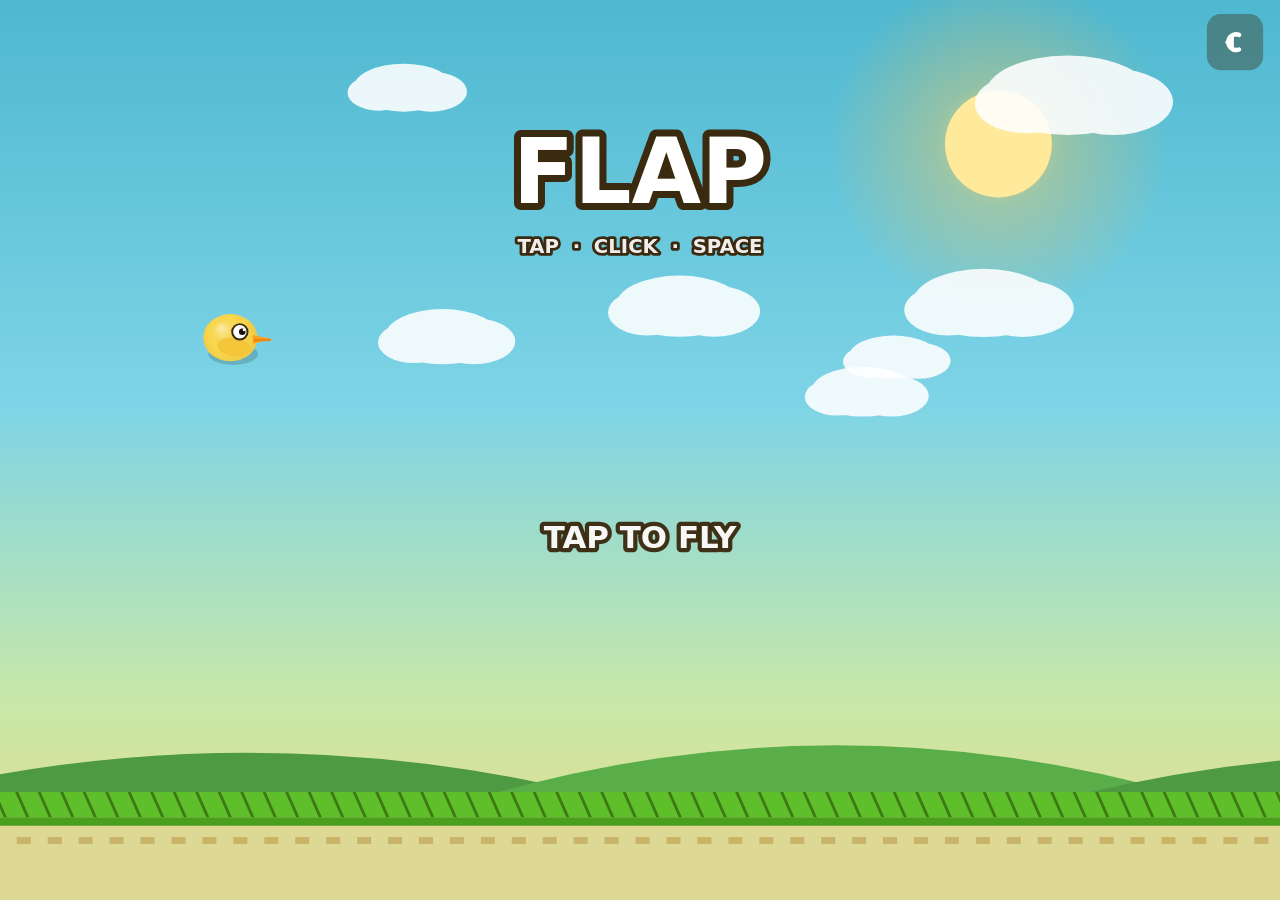
==== index.html @ 4c7be2bc "Initial commit" ====
<!DOCTYPE html>
<html lang="en">
<head>
<meta charset="UTF-8">
<meta name="viewport" content="width=device-width,initial-scale=1,viewport-fit=cover,maximum-scale=1,user-scalable=no">
<meta name="apple-mobile-web-app-capable" content="yes">
<meta name="mobile-web-app-capable" content="yes">
<meta name="apple-mobile-web-app-status-bar-style" content="black-translucent">
<meta name="theme-color" content="#70C5CE">
<meta name="description" content="FLAP — a tight, fullscreen Flappy Bird–style game. Tap, click, or press Space to fly.">
<meta name="format-detection" content="telephone=no">
<title>FLAP</title>
<link rel="icon" href="data:image/svg+xml,%3Csvg xmlns='http://www.w3.org/2000/svg' viewBox='0 0 64 64'%3E%3Crect width='64' height='64' rx='14' fill='%2370C5CE'/%3E%3Cellipse cx='32' cy='34' rx='18' ry='16' fill='%23F8D64E'/%3E%3Ccircle cx='40' cy='30' r='5' fill='%23fff'/%3E%3Ccircle cx='41.5' cy='30' r='2.2' fill='%231A1208'/%3E%3Cpolygon points='48,33 60,36 48,40' fill='%23FF9F1C'/%3E%3C/svg%3E">
<style>
html,body,canvas{width:100%;height:100%;margin:0;padding:0}
html{-webkit-text-size-adjust:100%;--sat:env(safe-area-inset-top,0px);--sab:env(safe-area-inset-bottom,0px);--sal:env(safe-area-inset-left,0px);--sar:env(safe-area-inset-right,0px)}
*{box-sizing:border-box;-webkit-tap-highlight-color:transparent}
html,body{position:fixed;inset:0;overflow:hidden;background:#70C5CE;touch-action:none;user-select:none;-webkit-user-select:none;-webkit-touch-callout:none;overscroll-behavior:none;height:100%;height:100dvh}
canvas{display:block;position:fixed;left:0;top:0;cursor:pointer;outline:none}
</style>
</head>
<body>
<canvas id="g" tabindex="0" role="img" aria-label="FLAP. Tap, click, or press Space to fly."></canvas>
<script>
(()=>{
'use strict';
const C=document.getElementById('g');
const X=C.getContext('2d',{alpha:false,desynchronized:true});
const HS='flap-best-v1',MS='flap-mute-v1';
const G=0.52,JMP=-8.15,MF=11.2,BASE=2.72;
const reduce=matchMedia('(prefers-reduced-motion: reduce)').matches;

function lsGet(k){try{return localStorage.getItem(k)}catch(e){return null}}
function lsSet(k,v){try{localStorage.setItem(k,v)}catch(e){}}

let W=0,H=0,DPR=1,U=1,GH=80,SAT=0,SAB=0,SAL=0,SAR=0;
let last=0,acc=0,st='ready',score=0,best=+(lsGet(HS)||0),died=0,flash=0,shake=0,cam=0,punch=1;
let spd=0,bird,pipes,parts,clouds,hills,groundX=0,muted=lsGet(MS)==='1',pauseBtns=[],hudBtns=[];

let AC=null,audioOk=0;
function audio(){
  if(!AC){try{AC=new(window.AudioContext||window.webkitAudioContext)()}catch(e){return null}}
  if(AC.state==='suspended')AC.resume();
  if(!audioOk&&AC){
    try{
      const b=AC.createBuffer(1,1,22050),s=AC.createBufferSource();
      s.buffer=b;s.connect(AC.destination);s.start(0);
    }catch(e){}
    audioOk=1;
  }
  return AC;
}
function sfx(kind){
  if(muted)return;
  const a=audio();if(!a)return;
  const t=Math.max(a.currentTime,0)+0.001,pv=0.94+Math.random()*0.12;
  const beep=(type,f0,f1,dur,vol,wave)=>{
    const o=a.createOscillator(),g=a.createGain();
    o.type=wave||type;o.connect(g);g.connect(a.destination);
    o.frequency.setValueAtTime(f0,t);
    if(f1)o.frequency.exponentialRampToValueAtTime(Math.max(1,f1),t+dur);
    g.gain.setValueAtTime(vol,t);g.gain.exponentialRampToValueAtTime(0.0008,t+dur);
    o.start(t);o.stop(t+dur+0.02);
  };
  if(kind==='jump')beep('sine',620*pv,420*pv,0.07,0.1,'sine');
  else if(kind==='score'){
    beep('triangle',880*pv,0,0.05,0.085,'triangle');
    const o=a.createOscillator(),g=a.createGain();
    o.type='triangle';o.connect(g);g.connect(a.destination);
    o.frequency.setValueAtTime(1320*pv,t+0.05);
    g.gain.setValueAtTime(0.08,t+0.05);g.gain.exponentialRampToValueAtTime(0.0008,t+0.16);
    o.start(t+0.05);o.stop(t+0.18);
  }else{
    beep('square',220*pv,55,0.28,0.12,'square');
    try{
      const n=a.createBufferSource(),len=Math.max(1,a.sampleRate*0.16),buf=a.createBuffer(1,len,a.sampleRate),d=buf.getChannelData(0);
      for(let i=0;i<len;i++)d[i]=(Math.random()*2-1)*Math.pow(1-i/len,1.6);
      const ng=a.createGain();n.buffer=buf;n.connect(ng);ng.connect(a.destination);
      ng.gain.setValueAtTime(0.11,t);ng.gain.exponentialRampToValueAtTime(0.0008,t+0.16);
      n.start(t);
    }catch(e){}
  }
}

function cssPx(name){
  const v=getComputedStyle(document.documentElement).getPropertyValue(name).trim();
  const n=parseFloat(v);return isFinite(n)?n:0;
}

function fit(){
  const oldW=W,oldH=H,oldU=U,oldGH=GH,oldPlay=Math.max(1,oldH-oldGH);
  const vv=window.visualViewport;
  let w=innerWidth,h=innerHeight,ox=0,oy=0;
  if(vv&&vv.width&&vv.height){
    w=vv.width;h=vv.height;ox=vv.offsetLeft||0;oy=vv.offsetTop||0;
  }
  W=Math.max(1,Math.round(w));
  H=Math.max(1,Math.round(h));
  DPR=Math.max(1,Math.min(devicePixelRatio||1,2.5));
  C.width=Math.max(1,Math.round(W*DPR));
  C.height=Math.max(1,Math.round(H*DPR));
  C.style.width=W+'px';
  C.style.height=H+'px';
  C.style.left=ox+'px';
  C.style.top=oy+'px';
  X.setTransform(DPR,0,0,DPR,0,0);
  X.imageSmoothingEnabled=true;
  SAT=cssPx('--sat');SAB=cssPx('--sab');SAL=cssPx('--sal');SAR=cssPx('--sar');
  U=Math.max(0.42,Math.min(H/640,W/390,2.4));
  GH=Math.max(72*U,H*0.12+SAB);
  if(bird&&oldW>0&&oldH>0){
    const play=Math.max(1,H-GH),sx=W/oldW,sy=play/oldPlay,su=U/oldU;
    bird.x*=sx;bird.y=Math.min(play-8,Math.max(8,bird.y*sy));
    bird.s=42*U;bird.vy*=su;
    for(const p of pipes){p.x*=sx;p.w=68*U;p.gap*=sy;p.mid*=sy}
    for(const c of clouds){c.x*=sx;c.y=Math.min(H*0.5,c.y*sy);c.s*=su}
    for(const hi of hills){hi.x*=sx;hi.w*=sx;hi.h*=su}
    spd=BASE*U;
  }
}

function mkBird(){
  return{x:Math.min(Math.max(72*U,W*0.18+SAL),W*0.28),y:(H-GH)*0.42,vy:0,s:42*U,sx:1,sy:1,rot:0,wing:0};
}
function resetWorld(){
  bird=mkBird();pipes=[];parts=[];clouds=[];hills=[];groundX=0;
  spd=BASE*U;score=0;punch=1;cam=0;flash=0;shake=0;
  for(let i=0;i<7;i++)clouds.push({x:Math.random()*W,y:(H-GH)*(0.08+Math.random()*0.42),s:(0.55+Math.random()*0.9)*U,v:0.18+Math.random()*0.22});
  for(let i=0;i<5;i++)hills.push({x:i*W*0.46,w:W*0.55,h:(40+Math.random()*50)*U,c:i&1});
}
function spawnPipe(first){
  const play=Math.max(80,H-GH);
  const birdH=bird.s*0.72;
  let minGap=Math.max(birdH*3.15,play*0.24,108*U);
  let maxGap=Math.min(play*0.40,minGap+32*U);
  if(maxGap<minGap)maxGap=minGap;
  let gap=minGap+Math.random()*Math.max(0,maxGap-minGap);
  const margin=Math.max(birdH*1.15,play*0.08,28*U);
  let lo=margin+gap*0.5,hi=play-margin-gap*0.5,mid;
  if(hi<=lo+4){
    gap=Math.min(Math.max(birdH*2.9,play*0.28),play-margin*2);
    lo=margin+gap*0.5;hi=play-margin-gap*0.5;
    mid=play*0.5;
  }else{
    mid=lo+Math.random()*(hi-lo);
    if(first){
      const prefer=Math.max(lo,Math.min(hi,bird.y));
      mid=prefer*0.65+(lo+Math.random()*(hi-lo))*0.35;
    }
  }
  const dist=first?Math.max(260*U,Math.min(340*U,W*0.55)):0;
  const x=first?bird.x+dist:(pipes.length?pipes[pipes.length-1].x+Math.max(210*U,248*U):W+8*U);
  pipes.push({x,w:68*U,gap,mid,hit:0});
}

function burst(x,y,n,cols,pow){
  if(reduce)n=Math.min(n,6);
  for(let i=0;i<n;i++){
    const a=Math.random()*Math.PI*2,p=pow*(0.35+Math.random());
    parts.push({x,y,vx:Math.cos(a)*p,vy:Math.sin(a)*p-p*0.3,life:1,dec:0.014+Math.random()*0.02,sz:(2.2+Math.random()*3.4)*U,c:cols[i%cols.length],g:0.18});
  }
}

function pause(){if(st==='play'){st='paused';last=0;acc=0}}
function resume(){if(st==='paused'){st='play';last=0;acc=0}}
function restart(){resetWorld();st='play';spawnPipe(1);last=0;acc=0;flapPlay()}
function menu(){resetWorld();st='ready';last=0;acc=0}
function flapPlay(){
  bird.vy=JMP*U;bird.sx=0.78;bird.sy=1.26;bird.wing=1;
  burst(bird.x-bird.s*0.2,bird.y+bird.s*0.15,7,['#fff','#F8E08A','#E8D5A3'],2.6*U);
  sfx('jump');
  if(navigator.vibrate)try{navigator.vibrate(8)}catch(e){}
}
function flap(){
  audio();
  if(st==='ready'){st='play';if(!pipes.length)spawnPipe(1);flapPlay();return}
  if(st==='play'){flapPlay();return}
  if(st==='over'&&performance.now()-died>480){restart()}
}
function toggleMute(){muted=!muted;lsSet(MS,muted?'1':'0')}

function hit(){
  if(st!=='play')return;
  st='over';died=performance.now();flash=1;shake=reduce?0:1;
  burst(bird.x,bird.y,22,['#F8D64E','#F5A623','#fff','#E24B4B','#FFD87A'],5.2*U);
  sfx('hit');
  if(navigator.vibrate)try{navigator.vibrate([18,30,40])}catch(e){}
}

function box(ax,ay,aw,ah,bx,by,bw,bh){return ax<bx+bw&&ax+aw>bx&&ay<by+bh&&ay+ah>by}

function update(f){
  const b=bird,now=performance.now();
  groundX=(groundX-spd*f)%(24*U);
  for(const c of clouds){c.x-=spd*c.v*f;if(c.x<-140*U)c.x=W+50*U}
  for(const h of hills){h.x-=spd*0.35*f;if(h.x<-h.w)h.x+=h.w*5}

  for(let i=parts.length-1;i>=0;i--){
    const p=parts[i];p.x+=p.vx*f;p.y+=p.vy*f;p.vy+=p.g*U*f;p.life-=p.dec*f;
    if(p.life<=0)parts.splice(i,1);
  }
  if(parts.length>70)parts.splice(0,parts.length-70);

  punch+=(1-punch)*0.16*f;
  flash=Math.max(0,flash-0.045*f);
  shake=Math.max(0,shake-0.06*f);
  cam+=(b.vy*0.08-cam)*0.14*f;
  b.sx+=(1-b.sx)*0.16*f;b.sy+=(1-b.sy)*0.16*f;
  b.wing=Math.max(0,b.wing-0.08*f);

  if(st==='ready'||st==='paused'){
    if(st==='ready'){b.y=(H-GH)*0.42+Math.sin(now*0.005)*(reduce?0:7*U);b.vy=0;b.rot=0}
    return;
  }

  b.vy+=G*U*f;
  if(b.vy>MF*U)b.vy=MF*U;
  b.y+=b.vy*f;
  const tgt=Math.max(-0.85,Math.min(1.35,b.vy/(MF*U)*1.55));
  b.rot+=(tgt-b.rot)*0.18*f;
  if(b.vy>4*U){b.sx+=(1.14-b.sx)*0.08*f;b.sy+=(0.86-b.sy)*0.08*f}

  if(st==='over'){
    if(b.y+b.s*0.38>H-GH){b.y=H-GH-b.s*0.38;b.vy=0;b.rot=1.4}
    return;
  }

  spd=(BASE+Math.min(score,50)*0.048)*U;
  const spacing=Math.max(210*U,248*U);
  if(!pipes.length||pipes[pipes.length-1].x<W-spacing)spawnPipe(0);

  const hw=b.s*0.33,hh=b.s*0.31,hx=b.x-hw,hy=b.y-hh;
  for(const p of pipes){
    p.x-=spd*f;
    const topH=p.mid-p.gap*0.5,botY=p.mid+p.gap*0.5,botH=H-GH-botY;
    if(box(hx,hy,hw*2,hh*2,p.x,0,p.w,topH)||(botH>0&&box(hx,hy,hw*2,hh*2,p.x,botY,p.w,botH)))hit();
    if(!p.hit&&p.x+p.w<b.x){
      p.hit=1;score++;punch=1.28;
      if(score>best){best=score;lsSet(HS,best)}
      sfx('score');
    }
  }
  while(pipes.length&&pipes[0].x+pipes[0].w<-40)pipes.shift();
  if(b.y+hh>H-GH||b.y-hh<0)hit();
}

function roundRect(x,y,w,h,r){
  const rr=Math.min(r,w/2,h/2);
  X.beginPath();X.moveTo(x+rr,y);X.arcTo(x+w,y,x+w,y+h,rr);X.arcTo(x+w,y+h,x,y+h,rr);X.arcTo(x,y+h,x,y,rr);X.arcTo(x,y,x+w,y,rr);X.closePath();
}

function drawSky(){
  const g=X.createLinearGradient(0,0,0,H);
  g.addColorStop(0,'#4EB8D0');g.addColorStop(0.45,'#7ED4E6');g.addColorStop(0.78,'#C8E8A8');g.addColorStop(1,'#E8D98A');
  X.fillStyle=g;X.fillRect(0,0,W,H);
  const sunX=W*0.78,sunY=Math.max(SAT+36*U,H*0.16),sr=38*U;
  const sg=X.createRadialGradient(sunX,sunY,2,sunX,sunY,sr*3.2);
  sg.addColorStop(0,'rgba(255,236,150,0.95)');sg.addColorStop(0.35,'rgba(255,200,80,0.35)');sg.addColorStop(1,'rgba(255,180,60,0)');
  X.fillStyle=sg;X.beginPath();X.arc(sunX,sunY,sr*3.2,0,7);X.fill();
  X.fillStyle='#FFE99A';X.beginPath();X.arc(sunX,sunY,sr,0,7);X.fill();
}
function drawCloud(c){
  X.fillStyle='rgba(255,255,255,0.88)';
  const s=c.s*42;
  X.beginPath();
  X.ellipse(c.x,c.y,s,s*0.48,0,0,7);
  X.ellipse(c.x+s*0.55,c.y+s*0.08,s*0.72,s*0.4,0,0,7);
  X.ellipse(c.x-s*0.5,c.y+s*0.1,s*0.62,s*0.36,0,0,7);
  X.fill();
}
function drawHills(){
  for(const h of hills){
    X.fillStyle=h.c?'#5AAE4A':'#4E9A42';
    X.beginPath();X.moveTo(h.x,H-GH+4);X.quadraticCurveTo(h.x+h.w*0.5,H-GH-h.h,h.x+h.w,H-GH+4);X.fill();
  }
}
function drawPipe(p){
  const x=p.x,w=p.w,topH=p.mid-p.gap*0.5,botY=p.mid+p.gap*0.5,botH=H-GH-botY,lip=12*U,cap=10*U;
  const body='#5BB01F',dark='#3D7A14',lit='#8AD63A',edge='#2E5C0E';
  function col(y,h,up){
    if(h<=1)return;
    const lg=X.createLinearGradient(x,0,x+w,0);
    lg.addColorStop(0,dark);lg.addColorStop(0.18,lit);lg.addColorStop(0.45,body);lg.addColorStop(0.82,dark);lg.addColorStop(1,edge);
    X.fillStyle=lg;X.fillRect(x+2,y,w-4,h);
    X.fillStyle=edge;X.fillRect(x+2,y,2.2*U,h);X.fillRect(x+w-4.2*U,y,2.2*U,h);
    const cy=up?y+h-cap:y;
    roundRect(x-lip*0.35,cy,w+lip*0.7,cap,5*U);X.fillStyle=lit;X.fill();
    X.strokeStyle=edge;X.lineWidth=2*U;X.stroke();
    X.fillStyle='rgba(0,0,0,0.18)';
    if(up)X.fillRect(x+3,y+h-cap-6*U,w-6,6*U);else X.fillRect(x+3,y+cap,w-6,6*U);
  }
  col(0,topH,1);col(botY,botH,0);
}
function drawGround(){
  X.fillStyle='#DED895';X.fillRect(0,H-GH,W,GH);
  X.fillStyle='#5EBF2A';X.fillRect(0,H-GH,W,18*U);
  X.fillStyle='#4AA01E';X.fillRect(0,H-GH+18*U,W,6*U);
  X.save();X.beginPath();X.rect(0,H-GH,W,18*U);X.clip();
  X.strokeStyle='#3D7A14';X.lineWidth=2*U;
  for(let i=-1;i<W/(16*U)+3;i++){
    const x=groundX+i*16*U;
    X.beginPath();X.moveTo(x,H-GH);X.lineTo(x+8*U,H-GH+18*U);X.stroke();
  }
  X.restore();
  X.fillStyle='#C9B56A';
  for(let i=0;i<W/(22*U)+3;i++)X.fillRect(groundX*0.5+i*22*U,H-GH+32*U,10*U,5*U);
}
function drawBird(){
  const b=bird,s=b.s;
  X.save();X.translate(b.x,b.y+(reduce?0:cam*0.35));X.rotate(b.rot);X.scale(b.sx,b.sy);
  X.fillStyle='rgba(0,0,0,0.16)';X.beginPath();X.ellipse(2*U,s*0.28,s*0.42,s*0.18,0,0,7);X.fill();
  const wing=-0.55+Math.sin(performance.now()*0.018)*0.55*(0.35+b.wing*1.4);
  X.save();X.translate(-s*0.08,s*0.04);X.rotate(reduce? -0.2:wing);
  X.fillStyle='#F0B429';X.beginPath();X.ellipse(0,0,s*0.34,s*0.22,0,0,7);X.fill();
  X.fillStyle='#E09A14';X.beginPath();X.ellipse(-s*0.04,s*0.02,s*0.22,s*0.12,0,0,7);X.fill();
  X.restore();
  X.fillStyle='#F8D64E';X.beginPath();X.ellipse(0,0,s*0.46,s*0.4,0,0,7);X.fill();
  const hg=X.createRadialGradient(-s*0.16,-s*0.16,2,0,0,s*0.5);
  hg.addColorStop(0,'rgba(255,255,255,0.45)');hg.addColorStop(0.45,'rgba(248,214,78,0)');hg.addColorStop(1,'rgba(200,140,20,0.25)');
  X.fillStyle=hg;X.beginPath();X.ellipse(0,0,s*0.46,s*0.4,0,0,7);X.fill();
  X.fillStyle='#F5C63A';X.beginPath();X.ellipse(s*0.06,s*0.16,s*0.28,s*0.16,0.15,0,7);X.fill();
  X.fillStyle='#FF9F1C';
  X.beginPath();X.moveTo(s*0.38,-s*0.04);X.lineTo(s*0.72,s*0.02);X.lineTo(s*0.38,s*0.1);X.closePath();X.fill();
  X.fillStyle='#E8870A';X.fillRect(s*0.4,s*0.02,s*0.28,1.6*U);
  X.fillStyle='#fff';X.beginPath();X.arc(s*0.16,-s*0.1,s*0.13,0,7);X.fill();
  X.strokeStyle='#3A2A10';X.lineWidth=1.4*U;X.stroke();
  X.fillStyle='#1A1208';X.beginPath();X.arc(s*0.2,-s*0.1,s*0.055,0,7);X.fill();
  X.fillStyle='#fff';X.beginPath();X.arc(s*0.23,-s*0.13,s*0.022,0,7);X.fill();
  X.restore();
}
function text(str,x,y,size,fill,stroke,w){
  X.font='800 '+size+'px system-ui,-apple-system,"Segoe UI",sans-serif';
  X.textAlign='center';X.textBaseline='middle';
  if(stroke){X.lineJoin='round';X.miterLimit=2;X.strokeStyle=stroke;X.lineWidth=w||size*0.14;X.strokeText(str,x,y)}
  X.fillStyle=fill;X.fillText(str,x,y);
}
function card(pw,ph,x,y){
  X.fillStyle='rgba(20,30,20,0.28)';roundRect(x+4*U,y+6*U,pw,ph,18*U);X.fill();
  X.fillStyle='#F6F0D8';roundRect(x,y,pw,ph,18*U);X.fill();
  X.strokeStyle='#C9B56A';X.lineWidth=3*U;X.stroke();
}
function btn(x,y,w,h,label,fill){
  roundRect(x,y,w,h,12*U);X.fillStyle=fill||'#3A2A10';X.fill();
  text(label,x+w/2,y+h/2,Math.min(16*U,h*0.42),'#F6F0D8');
  return{x,y,w,h};
}
function hudIcon(x,y,s,kind){
  const hit={x:x-s*0.15,y:y-s*0.15,w:s*1.3,h:s*1.3};
  X.fillStyle='rgba(58,42,16,0.38)';roundRect(x,y,s,s,10*U);X.fill();
  X.strokeStyle='#fff';X.lineWidth=Math.max(2,s*0.08);X.lineCap='round';
  const cx=x+s/2,cy=y+s/2;
  if(kind==='pause'){
    X.beginPath();X.moveTo(cx-s*0.12,cy-s*0.18);X.lineTo(cx-s*0.12,cy+s*0.18);
    X.moveTo(cx+s*0.12,cy-s*0.18);X.lineTo(cx+s*0.12,cy+s*0.18);X.stroke();
  }else{
    X.beginPath();
    X.moveTo(cx-s*0.18,cy);X.lineTo(cx-s*0.02,cy-s*0.16);X.lineTo(cx-s*0.02,cy+s*0.16);X.closePath();X.fillStyle='#fff';X.fill();
    X.beginPath();X.arc(cx+s*0.02,cy,s*0.14,1.2,5.1);X.stroke();
    if(muted){X.beginPath();X.moveTo(cx-s*0.22,cy+s*0.22);X.lineTo(cx+s*0.22,cy-s*0.22);X.strokeStyle='#E24B4B';X.stroke()}
  }
  return hit;
}
function panel(){
  const pw=Math.min(300*U,W-24-SAL-SAR),ph=Math.min(220*U,H*0.52),x=(W-pw)/2,y=Math.max(SAT+12,H*0.28);
  card(pw,ph,x,y);
  text('GAME OVER',W/2,y+ph*0.16,Math.min(28*U,pw*0.1),'#3A2A10','#fff',6*U);
  text('SCORE',W/2-pw*0.22,y+ph*0.35,12*U,'#7A6A40');
  text(String(score),W/2-pw*0.22,y+ph*0.5,Math.min(36*U,pw*0.14),'#E24B4B','#fff',5*U);
  text('BEST',W/2+pw*0.22,y+ph*0.35,12*U,'#7A6A40');
  text(String(best),W/2+pw*0.22,y+ph*0.5,Math.min(36*U,pw*0.14),'#E0A428','#fff',5*U);
  if(score>=10){
    const m=score>=100?'PLATINUM':score>=50?'GOLD':score>=25?'SILVER':'BRONZE';
    const mc=score>=100?'#3A8BB0':score>=50?'#C48916':score>=25?'#6A7380':'#A05A28';
    text(m,W/2,y+ph*0.68,14*U,mc);
  }
  text('TAP TO RETRY',W/2,y+ph-ph*0.14,14*U,'#3A2A10');
}
function pauseMenu(){
  X.fillStyle='rgba(20,40,40,0.42)';X.fillRect(0,0,W,H);
  const pw=Math.min(300*U,W-24-SAL-SAR),bh=44*U,gap=10*U,ph=Math.min(268*U,bh*3+gap*4+72*U);
  const x=(W-pw)/2,y=Math.max(SAT+12,(H-ph)/2);
  card(pw,ph,x,y);
  text('PAUSED',W/2,y+32*U,Math.min(28*U,pw*0.12),'#3A2A10','#fff',6*U);
  text('SCORE  '+score+'    BEST  '+best,W/2,y+58*U,13*U,'#7A6A40');
  const bw=pw-40*U,bx=x+20*U,by=y+78*U;
  pauseBtns=[
    Object.assign(btn(bx,by,bw,bh,'RESUME','#3A8A22'),{id:'resume'}),
    Object.assign(btn(bx,by+bh+gap,bw,bh,'RESTART','#3A2A10'),{id:'restart'}),
    Object.assign(btn(bx,by+(bh+gap)*2,bw,bh,muted?'SOUND: OFF':'SOUND: ON','#3A2A10'),{id:'mute'})
  ];
  text('ESC  ·  P  ·  TAP OUTSIDE',W/2,y+ph-22*U,11*U,'#7A6A40');
}
function drawUI(){
  const top=SAT+Math.max(26*U,36);
  const hs=Math.max(44,40*U);
  hudBtns=[];
  hudBtns.push(Object.assign(hudIcon(W-SAR-hs-12*U,SAT+10*U,hs,'mute'),{id:'mute'}));
  if(st==='play')hudBtns.push(Object.assign(hudIcon(12*U+SAL,SAT+10*U,hs,'pause'),{id:'pause'}));
  if(st==='play'||st==='over'||st==='paused'){
    X.save();X.translate(W/2,top);X.scale(punch,punch);
    text(String(score),0,0,Math.min(52*U,W*0.14),'#fff','#3A2A10',8*U);
    X.restore();
  }
  if(st==='ready'){
    text('FLAP',W/2,Math.max(top+24,H*0.2),Math.min(64*U,W*0.22),'#fff','#3A2A10',10*U);
    text('TAP  ·  CLICK  ·  SPACE',W/2,Math.max(top+70,H*0.2+48*U),14*U,'rgba(255,255,255,0.92)','#3A2A10',4*U);
    const pulse=reduce?1:0.92+Math.sin(performance.now()*0.005)*0.08;
    X.globalAlpha=pulse;
    text('TAP TO FLY',W/2,H*0.6,22*U,'#fff','#3A2A10',6*U);
    X.globalAlpha=1;
    if(best)text('BEST  '+best,W/2,H-GH-22*U,14*U,'#fff','#3A2A10',4*U);
  }
  if(st==='over')panel();
  if(st==='paused')pauseMenu();
}
function draw(){
  X.setTransform(DPR,0,0,DPR,0,0);
  const sx=shake?(Math.random()-0.5)*10*U*shake:0,sy=shake?(Math.random()-0.5)*8*U*shake:0;
  X.save();X.translate(sx,sy);
  drawSky();
  for(const c of clouds)drawCloud(c);
  drawHills();
  for(const p of pipes)drawPipe(p);
  drawGround();
  for(const p of parts){
    X.globalAlpha=Math.max(0,p.life);X.fillStyle=p.c;
    X.beginPath();X.arc(p.x,p.y,p.sz,0,7);X.fill();
  }
  X.globalAlpha=1;
  drawBird();
  X.restore();
  if(flash>0){X.fillStyle='rgba(255,255,255,'+(flash*0.55)+')';X.fillRect(0,0,W,H)}
  drawUI();
}
function loop(t){
  requestAnimationFrame(loop);
  if(st==='paused'){last=0;acc=0;draw();return}
  if(!last){last=t;return}
  let dt=(t-last)/1000;last=t;
  if(dt>0.05)dt=0.05;
  if(dt<0)dt=0;
  acc+=dt;
  const step=1/60;
  let n=0;
  while(acc>=step&&n<5){update(1);acc-=step;n++}
  draw();
}

function hitUI(list,x,y){
  for(const b of list){if(x>=b.x&&x<=b.x+b.w&&y>=b.y&&y<=b.y+b.h)return b}
  return null;
}
function canvasXY(e){
  const r=C.getBoundingClientRect();
  const src=e.changedTouches?e.changedTouches[0]:e;
  return[(src.clientX-r.left)*(W/r.width),(src.clientY-r.top)*(H/r.height)];
}
let lastTap=0;
function onPtr(e){
  e.preventDefault();
  const now=performance.now();
  if(now-lastTap<40)return;
  lastTap=now;
  const[x,y]=canvasXY(e);
  const hud=hitUI(hudBtns,x,y);
  if(hud){
    if(hud.id==='pause')pause();
    else if(hud.id==='mute')toggleMute();
    return;
  }
  if(st==='paused'){
    const b=hitUI(pauseBtns,x,y);
    if(b){
      if(b.id==='resume')resume();
      else if(b.id==='restart')restart();
      else if(b.id==='mute')toggleMute();
    }else resume();
    return;
  }
  flap();
}
function onKey(e){
  if(e.repeat)return;
  const k=e.code||e.key;
  if(k==='Escape'||k==='KeyP'||e.key==='p'||e.key==='P'){
    e.preventDefault();
    if(st==='play')pause();else if(st==='paused')resume();
    return;
  }
  if(k==='KeyM'||e.key==='m'||e.key==='M'){e.preventDefault();toggleMute();return}
  if(st==='paused'&&(k==='KeyR'||e.key==='r'||e.key==='R')){e.preventDefault();restart();return}
  if(k==='Space'||e.key===' '||e.key==='Enter'){
    e.preventDefault();
    if(st==='paused')resume();else flap();
  }
}
function onResize(){
  const was=st;
  fit();
  if(was==='ready')resetWorld();
}

addEventListener('resize',onResize,{passive:true});
addEventListener('orientationchange',()=>setTimeout(onResize,120));
if(window.visualViewport){
  visualViewport.addEventListener('resize',onResize,{passive:true});
  visualViewport.addEventListener('scroll',onResize,{passive:true});
}
addEventListener('pointerdown',onPtr,{passive:false});
addEventListener('keydown',onKey,{passive:false});
addEventListener('contextmenu',e=>e.preventDefault());
addEventListener('touchmove',e=>e.preventDefault(),{passive:false});
addEventListener('gesturestart',e=>e.preventDefault());
document.addEventListener('visibilitychange',()=>{
  last=0;acc=0;
  if(document.hidden){if(st==='play')pause()}
  else{fit();audio()}
});
addEventListener('blur',()=>{if(st==='play')pause()});
matchMedia('(prefers-reduced-motion: reduce)').addEventListener?.('change',()=>{});

fit();resetWorld();requestAnimationFrame(loop);
})();
</script>
</body>
</html>
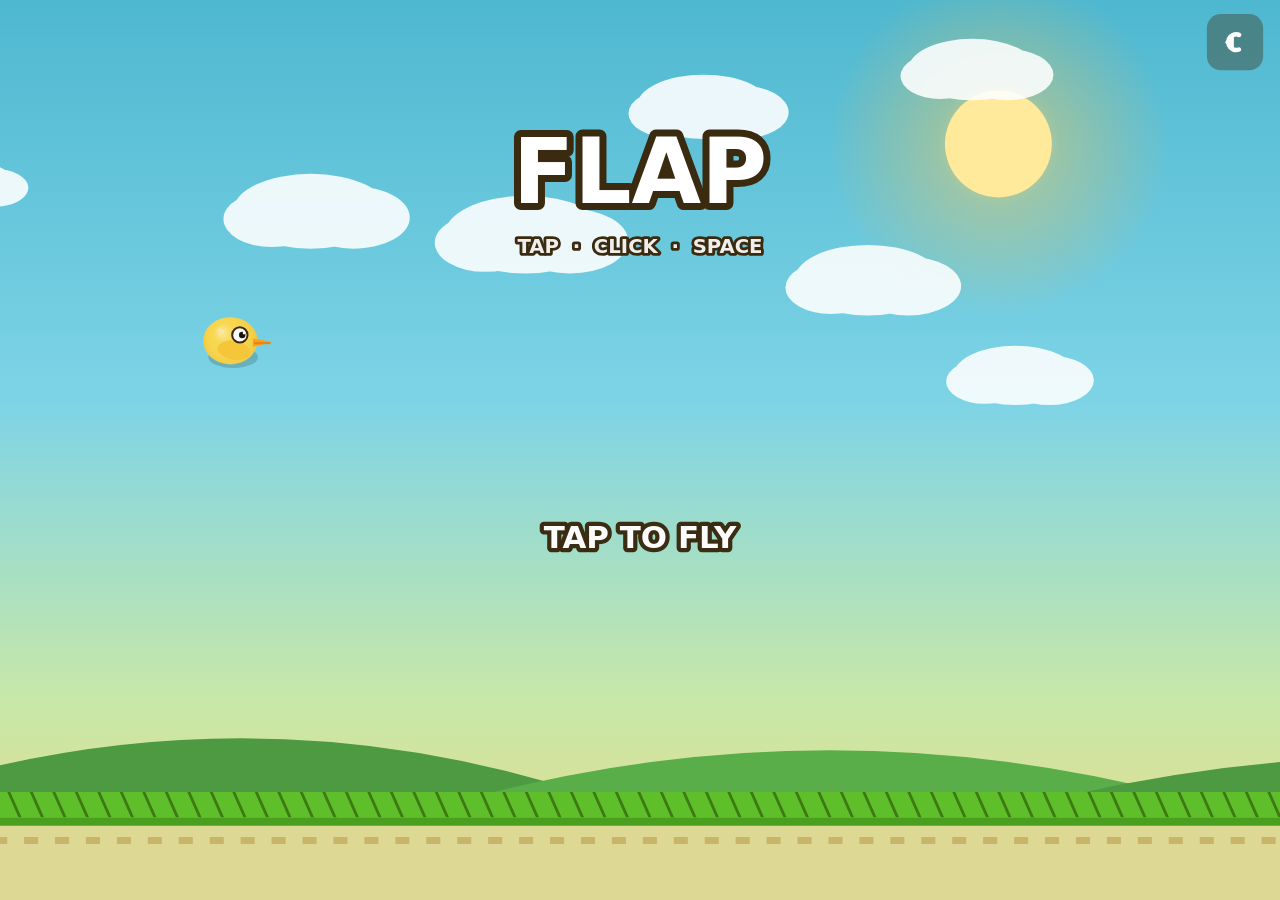
==== commit 18ab66cc: "Fixed formatting" ====
--- a/index.html
+++ b/index.html
@@ -1,526 +1,1220 @@
-<!DOCTYPE html>
+<!doctype html>
 <html lang="en">
-<head>
-<meta charset="UTF-8">
-<meta name="viewport" content="width=device-width,initial-scale=1,viewport-fit=cover,maximum-scale=1,user-scalable=no">
-<meta name="apple-mobile-web-app-capable" content="yes">
-<meta name="mobile-web-app-capable" content="yes">
-<meta name="apple-mobile-web-app-status-bar-style" content="black-translucent">
-<meta name="theme-color" content="#70C5CE">
-<meta name="description" content="FLAP — a tight, fullscreen Flappy Bird–style game. Tap, click, or press Space to fly.">
-<meta name="format-detection" content="telephone=no">
-<title>FLAP</title>
-<link rel="icon" href="data:image/svg+xml,%3Csvg xmlns='http://www.w3.org/2000/svg' viewBox='0 0 64 64'%3E%3Crect width='64' height='64' rx='14' fill='%2370C5CE'/%3E%3Cellipse cx='32' cy='34' rx='18' ry='16' fill='%23F8D64E'/%3E%3Ccircle cx='40' cy='30' r='5' fill='%23fff'/%3E%3Ccircle cx='41.5' cy='30' r='2.2' fill='%231A1208'/%3E%3Cpolygon points='48,33 60,36 48,40' fill='%23FF9F1C'/%3E%3C/svg%3E">
-<style>
-html,body,canvas{width:100%;height:100%;margin:0;padding:0}
-html{-webkit-text-size-adjust:100%;--sat:env(safe-area-inset-top,0px);--sab:env(safe-area-inset-bottom,0px);--sal:env(safe-area-inset-left,0px);--sar:env(safe-area-inset-right,0px)}
-*{box-sizing:border-box;-webkit-tap-highlight-color:transparent}
-html,body{position:fixed;inset:0;overflow:hidden;background:#70C5CE;touch-action:none;user-select:none;-webkit-user-select:none;-webkit-touch-callout:none;overscroll-behavior:none;height:100%;height:100dvh}
-canvas{display:block;position:fixed;left:0;top:0;cursor:pointer;outline:none}
-</style>
-</head>
-<body>
-<canvas id="g" tabindex="0" role="img" aria-label="FLAP. Tap, click, or press Space to fly."></canvas>
-<script>
-(()=>{
-'use strict';
-const C=document.getElementById('g');
-const X=C.getContext('2d',{alpha:false,desynchronized:true});
-const HS='flap-best-v1',MS='flap-mute-v1';
-const G=0.52,JMP=-8.15,MF=11.2,BASE=2.72;
-const reduce=matchMedia('(prefers-reduced-motion: reduce)').matches;
-
-function lsGet(k){try{return localStorage.getItem(k)}catch(e){return null}}
-function lsSet(k,v){try{localStorage.setItem(k,v)}catch(e){}}
-
-let W=0,H=0,DPR=1,U=1,GH=80,SAT=0,SAB=0,SAL=0,SAR=0;
-let last=0,acc=0,st='ready',score=0,best=+(lsGet(HS)||0),died=0,flash=0,shake=0,cam=0,punch=1;
-let spd=0,bird,pipes,parts,clouds,hills,groundX=0,muted=lsGet(MS)==='1',pauseBtns=[],hudBtns=[];
-
-let AC=null,audioOk=0;
-function audio(){
-  if(!AC){try{AC=new(window.AudioContext||window.webkitAudioContext)()}catch(e){return null}}
-  if(AC.state==='suspended')AC.resume();
-  if(!audioOk&&AC){
-    try{
-      const b=AC.createBuffer(1,1,22050),s=AC.createBufferSource();
-      s.buffer=b;s.connect(AC.destination);s.start(0);
-    }catch(e){}
-    audioOk=1;
-  }
-  return AC;
-}
-function sfx(kind){
-  if(muted)return;
-  const a=audio();if(!a)return;
-  const t=Math.max(a.currentTime,0)+0.001,pv=0.94+Math.random()*0.12;
-  const beep=(type,f0,f1,dur,vol,wave)=>{
-    const o=a.createOscillator(),g=a.createGain();
-    o.type=wave||type;o.connect(g);g.connect(a.destination);
-    o.frequency.setValueAtTime(f0,t);
-    if(f1)o.frequency.exponentialRampToValueAtTime(Math.max(1,f1),t+dur);
-    g.gain.setValueAtTime(vol,t);g.gain.exponentialRampToValueAtTime(0.0008,t+dur);
-    o.start(t);o.stop(t+dur+0.02);
-  };
-  if(kind==='jump')beep('sine',620*pv,420*pv,0.07,0.1,'sine');
-  else if(kind==='score'){
-    beep('triangle',880*pv,0,0.05,0.085,'triangle');
-    const o=a.createOscillator(),g=a.createGain();
-    o.type='triangle';o.connect(g);g.connect(a.destination);
-    o.frequency.setValueAtTime(1320*pv,t+0.05);
-    g.gain.setValueAtTime(0.08,t+0.05);g.gain.exponentialRampToValueAtTime(0.0008,t+0.16);
-    o.start(t+0.05);o.stop(t+0.18);
-  }else{
-    beep('square',220*pv,55,0.28,0.12,'square');
-    try{
-      const n=a.createBufferSource(),len=Math.max(1,a.sampleRate*0.16),buf=a.createBuffer(1,len,a.sampleRate),d=buf.getChannelData(0);
-      for(let i=0;i<len;i++)d[i]=(Math.random()*2-1)*Math.pow(1-i/len,1.6);
-      const ng=a.createGain();n.buffer=buf;n.connect(ng);ng.connect(a.destination);
-      ng.gain.setValueAtTime(0.11,t);ng.gain.exponentialRampToValueAtTime(0.0008,t+0.16);
-      n.start(t);
-    }catch(e){}
-  }
-}
-
-function cssPx(name){
-  const v=getComputedStyle(document.documentElement).getPropertyValue(name).trim();
-  const n=parseFloat(v);return isFinite(n)?n:0;
-}
-
-function fit(){
-  const oldW=W,oldH=H,oldU=U,oldGH=GH,oldPlay=Math.max(1,oldH-oldGH);
-  const vv=window.visualViewport;
-  let w=innerWidth,h=innerHeight,ox=0,oy=0;
-  if(vv&&vv.width&&vv.height){
-    w=vv.width;h=vv.height;ox=vv.offsetLeft||0;oy=vv.offsetTop||0;
-  }
-  W=Math.max(1,Math.round(w));
-  H=Math.max(1,Math.round(h));
-  DPR=Math.max(1,Math.min(devicePixelRatio||1,2.5));
-  C.width=Math.max(1,Math.round(W*DPR));
-  C.height=Math.max(1,Math.round(H*DPR));
-  C.style.width=W+'px';
-  C.style.height=H+'px';
-  C.style.left=ox+'px';
-  C.style.top=oy+'px';
-  X.setTransform(DPR,0,0,DPR,0,0);
-  X.imageSmoothingEnabled=true;
-  SAT=cssPx('--sat');SAB=cssPx('--sab');SAL=cssPx('--sal');SAR=cssPx('--sar');
-  U=Math.max(0.42,Math.min(H/640,W/390,2.4));
-  GH=Math.max(72*U,H*0.12+SAB);
-  if(bird&&oldW>0&&oldH>0){
-    const play=Math.max(1,H-GH),sx=W/oldW,sy=play/oldPlay,su=U/oldU;
-    bird.x*=sx;bird.y=Math.min(play-8,Math.max(8,bird.y*sy));
-    bird.s=42*U;bird.vy*=su;
-    for(const p of pipes){p.x*=sx;p.w=68*U;p.gap*=sy;p.mid*=sy}
-    for(const c of clouds){c.x*=sx;c.y=Math.min(H*0.5,c.y*sy);c.s*=su}
-    for(const hi of hills){hi.x*=sx;hi.w*=sx;hi.h*=su}
-    spd=BASE*U;
-  }
-}
-
-function mkBird(){
-  return{x:Math.min(Math.max(72*U,W*0.18+SAL),W*0.28),y:(H-GH)*0.42,vy:0,s:42*U,sx:1,sy:1,rot:0,wing:0};
-}
-function resetWorld(){
-  bird=mkBird();pipes=[];parts=[];clouds=[];hills=[];groundX=0;
-  spd=BASE*U;score=0;punch=1;cam=0;flash=0;shake=0;
-  for(let i=0;i<7;i++)clouds.push({x:Math.random()*W,y:(H-GH)*(0.08+Math.random()*0.42),s:(0.55+Math.random()*0.9)*U,v:0.18+Math.random()*0.22});
-  for(let i=0;i<5;i++)hills.push({x:i*W*0.46,w:W*0.55,h:(40+Math.random()*50)*U,c:i&1});
-}
-function spawnPipe(first){
-  const play=Math.max(80,H-GH);
-  const birdH=bird.s*0.72;
-  let minGap=Math.max(birdH*3.15,play*0.24,108*U);
-  let maxGap=Math.min(play*0.40,minGap+32*U);
-  if(maxGap<minGap)maxGap=minGap;
-  let gap=minGap+Math.random()*Math.max(0,maxGap-minGap);
-  const margin=Math.max(birdH*1.15,play*0.08,28*U);
-  let lo=margin+gap*0.5,hi=play-margin-gap*0.5,mid;
-  if(hi<=lo+4){
-    gap=Math.min(Math.max(birdH*2.9,play*0.28),play-margin*2);
-    lo=margin+gap*0.5;hi=play-margin-gap*0.5;
-    mid=play*0.5;
-  }else{
-    mid=lo+Math.random()*(hi-lo);
-    if(first){
-      const prefer=Math.max(lo,Math.min(hi,bird.y));
-      mid=prefer*0.65+(lo+Math.random()*(hi-lo))*0.35;
-    }
-  }
-  const dist=first?Math.max(260*U,Math.min(340*U,W*0.55)):0;
-  const x=first?bird.x+dist:(pipes.length?pipes[pipes.length-1].x+Math.max(210*U,248*U):W+8*U);
-  pipes.push({x,w:68*U,gap,mid,hit:0});
-}
-
-function burst(x,y,n,cols,pow){
-  if(reduce)n=Math.min(n,6);
-  for(let i=0;i<n;i++){
-    const a=Math.random()*Math.PI*2,p=pow*(0.35+Math.random());
-    parts.push({x,y,vx:Math.cos(a)*p,vy:Math.sin(a)*p-p*0.3,life:1,dec:0.014+Math.random()*0.02,sz:(2.2+Math.random()*3.4)*U,c:cols[i%cols.length],g:0.18});
-  }
-}
-
-function pause(){if(st==='play'){st='paused';last=0;acc=0}}
-function resume(){if(st==='paused'){st='play';last=0;acc=0}}
-function restart(){resetWorld();st='play';spawnPipe(1);last=0;acc=0;flapPlay()}
-function menu(){resetWorld();st='ready';last=0;acc=0}
-function flapPlay(){
-  bird.vy=JMP*U;bird.sx=0.78;bird.sy=1.26;bird.wing=1;
-  burst(bird.x-bird.s*0.2,bird.y+bird.s*0.15,7,['#fff','#F8E08A','#E8D5A3'],2.6*U);
-  sfx('jump');
-  if(navigator.vibrate)try{navigator.vibrate(8)}catch(e){}
-}
-function flap(){
-  audio();
-  if(st==='ready'){st='play';if(!pipes.length)spawnPipe(1);flapPlay();return}
-  if(st==='play'){flapPlay();return}
-  if(st==='over'&&performance.now()-died>480){restart()}
-}
-function toggleMute(){muted=!muted;lsSet(MS,muted?'1':'0')}
-
-function hit(){
-  if(st!=='play')return;
-  st='over';died=performance.now();flash=1;shake=reduce?0:1;
-  burst(bird.x,bird.y,22,['#F8D64E','#F5A623','#fff','#E24B4B','#FFD87A'],5.2*U);
-  sfx('hit');
-  if(navigator.vibrate)try{navigator.vibrate([18,30,40])}catch(e){}
-}
-
-function box(ax,ay,aw,ah,bx,by,bw,bh){return ax<bx+bw&&ax+aw>bx&&ay<by+bh&&ay+ah>by}
-
-function update(f){
-  const b=bird,now=performance.now();
-  groundX=(groundX-spd*f)%(24*U);
-  for(const c of clouds){c.x-=spd*c.v*f;if(c.x<-140*U)c.x=W+50*U}
-  for(const h of hills){h.x-=spd*0.35*f;if(h.x<-h.w)h.x+=h.w*5}
-
-  for(let i=parts.length-1;i>=0;i--){
-    const p=parts[i];p.x+=p.vx*f;p.y+=p.vy*f;p.vy+=p.g*U*f;p.life-=p.dec*f;
-    if(p.life<=0)parts.splice(i,1);
-  }
-  if(parts.length>70)parts.splice(0,parts.length-70);
-
-  punch+=(1-punch)*0.16*f;
-  flash=Math.max(0,flash-0.045*f);
-  shake=Math.max(0,shake-0.06*f);
-  cam+=(b.vy*0.08-cam)*0.14*f;
-  b.sx+=(1-b.sx)*0.16*f;b.sy+=(1-b.sy)*0.16*f;
-  b.wing=Math.max(0,b.wing-0.08*f);
-
-  if(st==='ready'||st==='paused'){
-    if(st==='ready'){b.y=(H-GH)*0.42+Math.sin(now*0.005)*(reduce?0:7*U);b.vy=0;b.rot=0}
-    return;
-  }
-
-  b.vy+=G*U*f;
-  if(b.vy>MF*U)b.vy=MF*U;
-  b.y+=b.vy*f;
-  const tgt=Math.max(-0.85,Math.min(1.35,b.vy/(MF*U)*1.55));
-  b.rot+=(tgt-b.rot)*0.18*f;
-  if(b.vy>4*U){b.sx+=(1.14-b.sx)*0.08*f;b.sy+=(0.86-b.sy)*0.08*f}
-
-  if(st==='over'){
-    if(b.y+b.s*0.38>H-GH){b.y=H-GH-b.s*0.38;b.vy=0;b.rot=1.4}
-    return;
-  }
-
-  spd=(BASE+Math.min(score,50)*0.048)*U;
-  const spacing=Math.max(210*U,248*U);
-  if(!pipes.length||pipes[pipes.length-1].x<W-spacing)spawnPipe(0);
-
-  const hw=b.s*0.33,hh=b.s*0.31,hx=b.x-hw,hy=b.y-hh;
-  for(const p of pipes){
-    p.x-=spd*f;
-    const topH=p.mid-p.gap*0.5,botY=p.mid+p.gap*0.5,botH=H-GH-botY;
-    if(box(hx,hy,hw*2,hh*2,p.x,0,p.w,topH)||(botH>0&&box(hx,hy,hw*2,hh*2,p.x,botY,p.w,botH)))hit();
-    if(!p.hit&&p.x+p.w<b.x){
-      p.hit=1;score++;punch=1.28;
-      if(score>best){best=score;lsSet(HS,best)}
-      sfx('score');
-    }
-  }
-  while(pipes.length&&pipes[0].x+pipes[0].w<-40)pipes.shift();
-  if(b.y+hh>H-GH||b.y-hh<0)hit();
-}
-
-function roundRect(x,y,w,h,r){
-  const rr=Math.min(r,w/2,h/2);
-  X.beginPath();X.moveTo(x+rr,y);X.arcTo(x+w,y,x+w,y+h,rr);X.arcTo(x+w,y+h,x,y+h,rr);X.arcTo(x,y+h,x,y,rr);X.arcTo(x,y,x+w,y,rr);X.closePath();
-}
-
-function drawSky(){
-  const g=X.createLinearGradient(0,0,0,H);
-  g.addColorStop(0,'#4EB8D0');g.addColorStop(0.45,'#7ED4E6');g.addColorStop(0.78,'#C8E8A8');g.addColorStop(1,'#E8D98A');
-  X.fillStyle=g;X.fillRect(0,0,W,H);
-  const sunX=W*0.78,sunY=Math.max(SAT+36*U,H*0.16),sr=38*U;
-  const sg=X.createRadialGradient(sunX,sunY,2,sunX,sunY,sr*3.2);
-  sg.addColorStop(0,'rgba(255,236,150,0.95)');sg.addColorStop(0.35,'rgba(255,200,80,0.35)');sg.addColorStop(1,'rgba(255,180,60,0)');
-  X.fillStyle=sg;X.beginPath();X.arc(sunX,sunY,sr*3.2,0,7);X.fill();
-  X.fillStyle='#FFE99A';X.beginPath();X.arc(sunX,sunY,sr,0,7);X.fill();
-}
-function drawCloud(c){
-  X.fillStyle='rgba(255,255,255,0.88)';
-  const s=c.s*42;
-  X.beginPath();
-  X.ellipse(c.x,c.y,s,s*0.48,0,0,7);
-  X.ellipse(c.x+s*0.55,c.y+s*0.08,s*0.72,s*0.4,0,0,7);
-  X.ellipse(c.x-s*0.5,c.y+s*0.1,s*0.62,s*0.36,0,0,7);
-  X.fill();
-}
-function drawHills(){
-  for(const h of hills){
-    X.fillStyle=h.c?'#5AAE4A':'#4E9A42';
-    X.beginPath();X.moveTo(h.x,H-GH+4);X.quadraticCurveTo(h.x+h.w*0.5,H-GH-h.h,h.x+h.w,H-GH+4);X.fill();
-  }
-}
-function drawPipe(p){
-  const x=p.x,w=p.w,topH=p.mid-p.gap*0.5,botY=p.mid+p.gap*0.5,botH=H-GH-botY,lip=12*U,cap=10*U;
-  const body='#5BB01F',dark='#3D7A14',lit='#8AD63A',edge='#2E5C0E';
-  function col(y,h,up){
-    if(h<=1)return;
-    const lg=X.createLinearGradient(x,0,x+w,0);
-    lg.addColorStop(0,dark);lg.addColorStop(0.18,lit);lg.addColorStop(0.45,body);lg.addColorStop(0.82,dark);lg.addColorStop(1,edge);
-    X.fillStyle=lg;X.fillRect(x+2,y,w-4,h);
-    X.fillStyle=edge;X.fillRect(x+2,y,2.2*U,h);X.fillRect(x+w-4.2*U,y,2.2*U,h);
-    const cy=up?y+h-cap:y;
-    roundRect(x-lip*0.35,cy,w+lip*0.7,cap,5*U);X.fillStyle=lit;X.fill();
-    X.strokeStyle=edge;X.lineWidth=2*U;X.stroke();
-    X.fillStyle='rgba(0,0,0,0.18)';
-    if(up)X.fillRect(x+3,y+h-cap-6*U,w-6,6*U);else X.fillRect(x+3,y+cap,w-6,6*U);
-  }
-  col(0,topH,1);col(botY,botH,0);
-}
-function drawGround(){
-  X.fillStyle='#DED895';X.fillRect(0,H-GH,W,GH);
-  X.fillStyle='#5EBF2A';X.fillRect(0,H-GH,W,18*U);
-  X.fillStyle='#4AA01E';X.fillRect(0,H-GH+18*U,W,6*U);
-  X.save();X.beginPath();X.rect(0,H-GH,W,18*U);X.clip();
-  X.strokeStyle='#3D7A14';X.lineWidth=2*U;
-  for(let i=-1;i<W/(16*U)+3;i++){
-    const x=groundX+i*16*U;
-    X.beginPath();X.moveTo(x,H-GH);X.lineTo(x+8*U,H-GH+18*U);X.stroke();
-  }
-  X.restore();
-  X.fillStyle='#C9B56A';
-  for(let i=0;i<W/(22*U)+3;i++)X.fillRect(groundX*0.5+i*22*U,H-GH+32*U,10*U,5*U);
-}
-function drawBird(){
-  const b=bird,s=b.s;
-  X.save();X.translate(b.x,b.y+(reduce?0:cam*0.35));X.rotate(b.rot);X.scale(b.sx,b.sy);
-  X.fillStyle='rgba(0,0,0,0.16)';X.beginPath();X.ellipse(2*U,s*0.28,s*0.42,s*0.18,0,0,7);X.fill();
-  const wing=-0.55+Math.sin(performance.now()*0.018)*0.55*(0.35+b.wing*1.4);
-  X.save();X.translate(-s*0.08,s*0.04);X.rotate(reduce? -0.2:wing);
-  X.fillStyle='#F0B429';X.beginPath();X.ellipse(0,0,s*0.34,s*0.22,0,0,7);X.fill();
-  X.fillStyle='#E09A14';X.beginPath();X.ellipse(-s*0.04,s*0.02,s*0.22,s*0.12,0,0,7);X.fill();
-  X.restore();
-  X.fillStyle='#F8D64E';X.beginPath();X.ellipse(0,0,s*0.46,s*0.4,0,0,7);X.fill();
-  const hg=X.createRadialGradient(-s*0.16,-s*0.16,2,0,0,s*0.5);
-  hg.addColorStop(0,'rgba(255,255,255,0.45)');hg.addColorStop(0.45,'rgba(248,214,78,0)');hg.addColorStop(1,'rgba(200,140,20,0.25)');
-  X.fillStyle=hg;X.beginPath();X.ellipse(0,0,s*0.46,s*0.4,0,0,7);X.fill();
-  X.fillStyle='#F5C63A';X.beginPath();X.ellipse(s*0.06,s*0.16,s*0.28,s*0.16,0.15,0,7);X.fill();
-  X.fillStyle='#FF9F1C';
-  X.beginPath();X.moveTo(s*0.38,-s*0.04);X.lineTo(s*0.72,s*0.02);X.lineTo(s*0.38,s*0.1);X.closePath();X.fill();
-  X.fillStyle='#E8870A';X.fillRect(s*0.4,s*0.02,s*0.28,1.6*U);
-  X.fillStyle='#fff';X.beginPath();X.arc(s*0.16,-s*0.1,s*0.13,0,7);X.fill();
-  X.strokeStyle='#3A2A10';X.lineWidth=1.4*U;X.stroke();
-  X.fillStyle='#1A1208';X.beginPath();X.arc(s*0.2,-s*0.1,s*0.055,0,7);X.fill();
-  X.fillStyle='#fff';X.beginPath();X.arc(s*0.23,-s*0.13,s*0.022,0,7);X.fill();
-  X.restore();
-}
-function text(str,x,y,size,fill,stroke,w){
-  X.font='800 '+size+'px system-ui,-apple-system,"Segoe UI",sans-serif';
-  X.textAlign='center';X.textBaseline='middle';
-  if(stroke){X.lineJoin='round';X.miterLimit=2;X.strokeStyle=stroke;X.lineWidth=w||size*0.14;X.strokeText(str,x,y)}
-  X.fillStyle=fill;X.fillText(str,x,y);
-}
-function card(pw,ph,x,y){
-  X.fillStyle='rgba(20,30,20,0.28)';roundRect(x+4*U,y+6*U,pw,ph,18*U);X.fill();
-  X.fillStyle='#F6F0D8';roundRect(x,y,pw,ph,18*U);X.fill();
-  X.strokeStyle='#C9B56A';X.lineWidth=3*U;X.stroke();
-}
-function btn(x,y,w,h,label,fill){
-  roundRect(x,y,w,h,12*U);X.fillStyle=fill||'#3A2A10';X.fill();
-  text(label,x+w/2,y+h/2,Math.min(16*U,h*0.42),'#F6F0D8');
-  return{x,y,w,h};
-}
-function hudIcon(x,y,s,kind){
-  const hit={x:x-s*0.15,y:y-s*0.15,w:s*1.3,h:s*1.3};
-  X.fillStyle='rgba(58,42,16,0.38)';roundRect(x,y,s,s,10*U);X.fill();
-  X.strokeStyle='#fff';X.lineWidth=Math.max(2,s*0.08);X.lineCap='round';
-  const cx=x+s/2,cy=y+s/2;
-  if(kind==='pause'){
-    X.beginPath();X.moveTo(cx-s*0.12,cy-s*0.18);X.lineTo(cx-s*0.12,cy+s*0.18);
-    X.moveTo(cx+s*0.12,cy-s*0.18);X.lineTo(cx+s*0.12,cy+s*0.18);X.stroke();
-  }else{
-    X.beginPath();
-    X.moveTo(cx-s*0.18,cy);X.lineTo(cx-s*0.02,cy-s*0.16);X.lineTo(cx-s*0.02,cy+s*0.16);X.closePath();X.fillStyle='#fff';X.fill();
-    X.beginPath();X.arc(cx+s*0.02,cy,s*0.14,1.2,5.1);X.stroke();
-    if(muted){X.beginPath();X.moveTo(cx-s*0.22,cy+s*0.22);X.lineTo(cx+s*0.22,cy-s*0.22);X.strokeStyle='#E24B4B';X.stroke()}
-  }
-  return hit;
-}
-function panel(){
-  const pw=Math.min(300*U,W-24-SAL-SAR),ph=Math.min(220*U,H*0.52),x=(W-pw)/2,y=Math.max(SAT+12,H*0.28);
-  card(pw,ph,x,y);
-  text('GAME OVER',W/2,y+ph*0.16,Math.min(28*U,pw*0.1),'#3A2A10','#fff',6*U);
-  text('SCORE',W/2-pw*0.22,y+ph*0.35,12*U,'#7A6A40');
-  text(String(score),W/2-pw*0.22,y+ph*0.5,Math.min(36*U,pw*0.14),'#E24B4B','#fff',5*U);
-  text('BEST',W/2+pw*0.22,y+ph*0.35,12*U,'#7A6A40');
-  text(String(best),W/2+pw*0.22,y+ph*0.5,Math.min(36*U,pw*0.14),'#E0A428','#fff',5*U);
-  if(score>=10){
-    const m=score>=100?'PLATINUM':score>=50?'GOLD':score>=25?'SILVER':'BRONZE';
-    const mc=score>=100?'#3A8BB0':score>=50?'#C48916':score>=25?'#6A7380':'#A05A28';
-    text(m,W/2,y+ph*0.68,14*U,mc);
-  }
-  text('TAP TO RETRY',W/2,y+ph-ph*0.14,14*U,'#3A2A10');
-}
-function pauseMenu(){
-  X.fillStyle='rgba(20,40,40,0.42)';X.fillRect(0,0,W,H);
-  const pw=Math.min(300*U,W-24-SAL-SAR),bh=44*U,gap=10*U,ph=Math.min(268*U,bh*3+gap*4+72*U);
-  const x=(W-pw)/2,y=Math.max(SAT+12,(H-ph)/2);
-  card(pw,ph,x,y);
-  text('PAUSED',W/2,y+32*U,Math.min(28*U,pw*0.12),'#3A2A10','#fff',6*U);
-  text('SCORE  '+score+'    BEST  '+best,W/2,y+58*U,13*U,'#7A6A40');
-  const bw=pw-40*U,bx=x+20*U,by=y+78*U;
-  pauseBtns=[
-    Object.assign(btn(bx,by,bw,bh,'RESUME','#3A8A22'),{id:'resume'}),
-    Object.assign(btn(bx,by+bh+gap,bw,bh,'RESTART','#3A2A10'),{id:'restart'}),
-    Object.assign(btn(bx,by+(bh+gap)*2,bw,bh,muted?'SOUND: OFF':'SOUND: ON','#3A2A10'),{id:'mute'})
-  ];
-  text('ESC  ·  P  ·  TAP OUTSIDE',W/2,y+ph-22*U,11*U,'#7A6A40');
-}
-function drawUI(){
-  const top=SAT+Math.max(26*U,36);
-  const hs=Math.max(44,40*U);
-  hudBtns=[];
-  hudBtns.push(Object.assign(hudIcon(W-SAR-hs-12*U,SAT+10*U,hs,'mute'),{id:'mute'}));
-  if(st==='play')hudBtns.push(Object.assign(hudIcon(12*U+SAL,SAT+10*U,hs,'pause'),{id:'pause'}));
-  if(st==='play'||st==='over'||st==='paused'){
-    X.save();X.translate(W/2,top);X.scale(punch,punch);
-    text(String(score),0,0,Math.min(52*U,W*0.14),'#fff','#3A2A10',8*U);
-    X.restore();
-  }
-  if(st==='ready'){
-    text('FLAP',W/2,Math.max(top+24,H*0.2),Math.min(64*U,W*0.22),'#fff','#3A2A10',10*U);
-    text('TAP  ·  CLICK  ·  SPACE',W/2,Math.max(top+70,H*0.2+48*U),14*U,'rgba(255,255,255,0.92)','#3A2A10',4*U);
-    const pulse=reduce?1:0.92+Math.sin(performance.now()*0.005)*0.08;
-    X.globalAlpha=pulse;
-    text('TAP TO FLY',W/2,H*0.6,22*U,'#fff','#3A2A10',6*U);
-    X.globalAlpha=1;
-    if(best)text('BEST  '+best,W/2,H-GH-22*U,14*U,'#fff','#3A2A10',4*U);
-  }
-  if(st==='over')panel();
-  if(st==='paused')pauseMenu();
-}
-function draw(){
-  X.setTransform(DPR,0,0,DPR,0,0);
-  const sx=shake?(Math.random()-0.5)*10*U*shake:0,sy=shake?(Math.random()-0.5)*8*U*shake:0;
-  X.save();X.translate(sx,sy);
-  drawSky();
-  for(const c of clouds)drawCloud(c);
-  drawHills();
-  for(const p of pipes)drawPipe(p);
-  drawGround();
-  for(const p of parts){
-    X.globalAlpha=Math.max(0,p.life);X.fillStyle=p.c;
-    X.beginPath();X.arc(p.x,p.y,p.sz,0,7);X.fill();
-  }
-  X.globalAlpha=1;
-  drawBird();
-  X.restore();
-  if(flash>0){X.fillStyle='rgba(255,255,255,'+(flash*0.55)+')';X.fillRect(0,0,W,H)}
-  drawUI();
-}
-function loop(t){
-  requestAnimationFrame(loop);
-  if(st==='paused'){last=0;acc=0;draw();return}
-  if(!last){last=t;return}
-  let dt=(t-last)/1000;last=t;
-  if(dt>0.05)dt=0.05;
-  if(dt<0)dt=0;
-  acc+=dt;
-  const step=1/60;
-  let n=0;
-  while(acc>=step&&n<5){update(1);acc-=step;n++}
-  draw();
-}
-
-function hitUI(list,x,y){
-  for(const b of list){if(x>=b.x&&x<=b.x+b.w&&y>=b.y&&y<=b.y+b.h)return b}
-  return null;
-}
-function canvasXY(e){
-  const r=C.getBoundingClientRect();
-  const src=e.changedTouches?e.changedTouches[0]:e;
-  return[(src.clientX-r.left)*(W/r.width),(src.clientY-r.top)*(H/r.height)];
-}
-let lastTap=0;
-function onPtr(e){
-  e.preventDefault();
-  const now=performance.now();
-  if(now-lastTap<40)return;
-  lastTap=now;
-  const[x,y]=canvasXY(e);
-  const hud=hitUI(hudBtns,x,y);
-  if(hud){
-    if(hud.id==='pause')pause();
-    else if(hud.id==='mute')toggleMute();
-    return;
-  }
-  if(st==='paused'){
-    const b=hitUI(pauseBtns,x,y);
-    if(b){
-      if(b.id==='resume')resume();
-      else if(b.id==='restart')restart();
-      else if(b.id==='mute')toggleMute();
-    }else resume();
-    return;
-  }
-  flap();
-}
-function onKey(e){
-  if(e.repeat)return;
-  const k=e.code||e.key;
-  if(k==='Escape'||k==='KeyP'||e.key==='p'||e.key==='P'){
-    e.preventDefault();
-    if(st==='play')pause();else if(st==='paused')resume();
-    return;
-  }
-  if(k==='KeyM'||e.key==='m'||e.key==='M'){e.preventDefault();toggleMute();return}
-  if(st==='paused'&&(k==='KeyR'||e.key==='r'||e.key==='R')){e.preventDefault();restart();return}
-  if(k==='Space'||e.key===' '||e.key==='Enter'){
-    e.preventDefault();
-    if(st==='paused')resume();else flap();
-  }
-}
-function onResize(){
-  const was=st;
-  fit();
-  if(was==='ready')resetWorld();
-}
-
-addEventListener('resize',onResize,{passive:true});
-addEventListener('orientationchange',()=>setTimeout(onResize,120));
-if(window.visualViewport){
-  visualViewport.addEventListener('resize',onResize,{passive:true});
-  visualViewport.addEventListener('scroll',onResize,{passive:true});
-}
-addEventListener('pointerdown',onPtr,{passive:false});
-addEventListener('keydown',onKey,{passive:false});
-addEventListener('contextmenu',e=>e.preventDefault());
-addEventListener('touchmove',e=>e.preventDefault(),{passive:false});
-addEventListener('gesturestart',e=>e.preventDefault());
-document.addEventListener('visibilitychange',()=>{
-  last=0;acc=0;
-  if(document.hidden){if(st==='play')pause()}
-  else{fit();audio()}
-});
-addEventListener('blur',()=>{if(st==='play')pause()});
-matchMedia('(prefers-reduced-motion: reduce)').addEventListener?.('change',()=>{});
-
-fit();resetWorld();requestAnimationFrame(loop);
-})();
-</script>
-</body>
+  <head>
+    <meta charset="UTF-8" />
+    <meta
+      name="viewport"
+      content="width=device-width,initial-scale=1,viewport-fit=cover,maximum-scale=1,user-scalable=no"
+    />
+    <meta name="apple-mobile-web-app-capable" content="yes" />
+    <meta name="mobile-web-app-capable" content="yes" />
+    <meta
+      name="apple-mobile-web-app-status-bar-style"
+      content="black-translucent"
+    />
+    <meta name="theme-color" content="#70C5CE" />
+    <meta
+      name="description"
+      content="FLAP — a tight, fullscreen Flappy Bird–style game. Tap, click, or press Space to fly."
+    />
+    <meta name="format-detection" content="telephone=no" />
+    <title>FLAP</title>
+    <link
+      rel="icon"
+      href="data:image/svg+xml,%3Csvg xmlns='http://www.w3.org/2000/svg' viewBox='0 0 64 64'%3E%3Crect width='64' height='64' rx='14' fill='%2370C5CE'/%3E%3Cellipse cx='32' cy='34' rx='18' ry='16' fill='%23F8D64E'/%3E%3Ccircle cx='40' cy='30' r='5' fill='%23fff'/%3E%3Ccircle cx='41.5' cy='30' r='2.2' fill='%231A1208'/%3E%3Cpolygon points='48,33 60,36 48,40' fill='%23FF9F1C'/%3E%3C/svg%3E"
+    />
+    <style>
+      html,
+      body,
+      canvas {
+        width: 100%;
+        height: 100%;
+        margin: 0;
+        padding: 0;
+      }
+      html {
+        -webkit-text-size-adjust: 100%;
+        --sat: env(safe-area-inset-top, 0px);
+        --sab: env(safe-area-inset-bottom, 0px);
+        --sal: env(safe-area-inset-left, 0px);
+        --sar: env(safe-area-inset-right, 0px);
+      }
+      * {
+        box-sizing: border-box;
+        -webkit-tap-highlight-color: transparent;
+      }
+      html,
+      body {
+        position: fixed;
+        inset: 0;
+        overflow: hidden;
+        background: #70c5ce;
+        touch-action: none;
+        user-select: none;
+        -webkit-user-select: none;
+        -webkit-touch-callout: none;
+        overscroll-behavior: none;
+        height: 100%;
+        height: 100dvh;
+      }
+      canvas {
+        display: block;
+        position: fixed;
+        left: 0;
+        top: 0;
+        cursor: pointer;
+        outline: none;
+      }
+    </style>
+  </head>
+  <body>
+    <canvas
+      id="g"
+      tabindex="0"
+      role="img"
+      aria-label="FLAP. Tap, click, or press Space to fly."
+    ></canvas>
+    <script>
+      (() => {
+        "use strict";
+        const C = document.getElementById("g");
+        const X = C.getContext("2d", { alpha: false, desynchronized: true });
+        const HS = "flap-best-v1",
+          MS = "flap-mute-v1";
+        const G = 0.52,
+          JMP = -8.15,
+          MF = 11.2,
+          BASE = 2.72;
+        const reduce = matchMedia("(prefers-reduced-motion: reduce)").matches;
+
+        function lsGet(k) {
+          try {
+            return localStorage.getItem(k);
+          } catch (e) {
+            return null;
+          }
+        }
+        function lsSet(k, v) {
+          try {
+            localStorage.setItem(k, v);
+          } catch (e) {}
+        }
+
+        let W = 0,
+          H = 0,
+          DPR = 1,
+          U = 1,
+          GH = 80,
+          SAT = 0,
+          SAB = 0,
+          SAL = 0,
+          SAR = 0;
+        let last = 0,
+          acc = 0,
+          st = "ready",
+          score = 0,
+          best = +(lsGet(HS) || 0),
+          died = 0,
+          flash = 0,
+          shake = 0,
+          cam = 0,
+          punch = 1;
+        let spd = 0,
+          bird,
+          pipes,
+          parts,
+          clouds,
+          hills,
+          groundX = 0,
+          muted = lsGet(MS) === "1",
+          pauseBtns = [],
+          hudBtns = [];
+
+        let AC = null,
+          audioOk = 0;
+        function audio() {
+          if (!AC) {
+            try {
+              AC = new (window.AudioContext || window.webkitAudioContext)();
+            } catch (e) {
+              return null;
+            }
+          }
+          if (AC.state === "suspended") AC.resume();
+          if (!audioOk && AC) {
+            try {
+              const b = AC.createBuffer(1, 1, 22050),
+                s = AC.createBufferSource();
+              s.buffer = b;
+              s.connect(AC.destination);
+              s.start(0);
+            } catch (e) {}
+            audioOk = 1;
+          }
+          return AC;
+        }
+        function sfx(kind) {
+          if (muted) return;
+          const a = audio();
+          if (!a) return;
+          const t = Math.max(a.currentTime, 0) + 0.001,
+            pv = 0.94 + Math.random() * 0.12;
+          const beep = (type, f0, f1, dur, vol, wave) => {
+            const o = a.createOscillator(),
+              g = a.createGain();
+            o.type = wave || type;
+            o.connect(g);
+            g.connect(a.destination);
+            o.frequency.setValueAtTime(f0, t);
+            if (f1)
+              o.frequency.exponentialRampToValueAtTime(
+                Math.max(1, f1),
+                t + dur,
+              );
+            g.gain.setValueAtTime(vol, t);
+            g.gain.exponentialRampToValueAtTime(0.0008, t + dur);
+            o.start(t);
+            o.stop(t + dur + 0.02);
+          };
+          if (kind === "jump")
+            beep("sine", 620 * pv, 420 * pv, 0.07, 0.1, "sine");
+          else if (kind === "score") {
+            beep("triangle", 880 * pv, 0, 0.05, 0.085, "triangle");
+            const o = a.createOscillator(),
+              g = a.createGain();
+            o.type = "triangle";
+            o.connect(g);
+            g.connect(a.destination);
+            o.frequency.setValueAtTime(1320 * pv, t + 0.05);
+            g.gain.setValueAtTime(0.08, t + 0.05);
+            g.gain.exponentialRampToValueAtTime(0.0008, t + 0.16);
+            o.start(t + 0.05);
+            o.stop(t + 0.18);
+          } else {
+            beep("square", 220 * pv, 55, 0.28, 0.12, "square");
+            try {
+              const n = a.createBufferSource(),
+                len = Math.max(1, a.sampleRate * 0.16),
+                buf = a.createBuffer(1, len, a.sampleRate),
+                d = buf.getChannelData(0);
+              for (let i = 0; i < len; i++)
+                d[i] = (Math.random() * 2 - 1) * Math.pow(1 - i / len, 1.6);
+              const ng = a.createGain();
+              n.buffer = buf;
+              n.connect(ng);
+              ng.connect(a.destination);
+              ng.gain.setValueAtTime(0.11, t);
+              ng.gain.exponentialRampToValueAtTime(0.0008, t + 0.16);
+              n.start(t);
+            } catch (e) {}
+          }
+        }
+
+        function cssPx(name) {
+          const v = getComputedStyle(document.documentElement)
+            .getPropertyValue(name)
+            .trim();
+          const n = parseFloat(v);
+          return isFinite(n) ? n : 0;
+        }
+
+        function fit() {
+          const oldW = W,
+            oldH = H,
+            oldU = U,
+            oldGH = GH,
+            oldPlay = Math.max(1, oldH - oldGH);
+          const vv = window.visualViewport;
+          let w = innerWidth,
+            h = innerHeight,
+            ox = 0,
+            oy = 0;
+          if (vv && vv.width && vv.height) {
+            w = vv.width;
+            h = vv.height;
+            ox = vv.offsetLeft || 0;
+            oy = vv.offsetTop || 0;
+          }
+          W = Math.max(1, Math.round(w));
+          H = Math.max(1, Math.round(h));
+          DPR = Math.max(1, Math.min(devicePixelRatio || 1, 2.5));
+          C.width = Math.max(1, Math.round(W * DPR));
+          C.height = Math.max(1, Math.round(H * DPR));
+          C.style.width = W + "px";
+          C.style.height = H + "px";
+          C.style.left = ox + "px";
+          C.style.top = oy + "px";
+          X.setTransform(DPR, 0, 0, DPR, 0, 0);
+          X.imageSmoothingEnabled = true;
+          SAT = cssPx("--sat");
+          SAB = cssPx("--sab");
+          SAL = cssPx("--sal");
+          SAR = cssPx("--sar");
+          U = Math.max(0.42, Math.min(H / 640, W / 390, 2.4));
+          GH = Math.max(72 * U, H * 0.12 + SAB);
+          if (bird && oldW > 0 && oldH > 0) {
+            const play = Math.max(1, H - GH),
+              sx = W / oldW,
+              sy = play / oldPlay,
+              su = U / oldU;
+            bird.x *= sx;
+            bird.y = Math.min(play - 8, Math.max(8, bird.y * sy));
+            bird.s = 42 * U;
+            bird.vy *= su;
+            for (const p of pipes) {
+              p.x *= sx;
+              p.w = 68 * U;
+              p.gap *= sy;
+              p.mid *= sy;
+            }
+            for (const c of clouds) {
+              c.x *= sx;
+              c.y = Math.min(H * 0.5, c.y * sy);
+              c.s *= su;
+            }
+            for (const hi of hills) {
+              hi.x *= sx;
+              hi.w *= sx;
+              hi.h *= su;
+            }
+            spd = BASE * U;
+          }
+        }
+
+        function mkBird() {
+          return {
+            x: Math.min(Math.max(72 * U, W * 0.18 + SAL), W * 0.28),
+            y: (H - GH) * 0.42,
+            vy: 0,
+            s: 42 * U,
+            sx: 1,
+            sy: 1,
+            rot: 0,
+            wing: 0,
+          };
+        }
+        function resetWorld() {
+          bird = mkBird();
+          pipes = [];
+          parts = [];
+          clouds = [];
+          hills = [];
+          groundX = 0;
+          spd = BASE * U;
+          score = 0;
+          punch = 1;
+          cam = 0;
+          flash = 0;
+          shake = 0;
+          for (let i = 0; i < 7; i++)
+            clouds.push({
+              x: Math.random() * W,
+              y: (H - GH) * (0.08 + Math.random() * 0.42),
+              s: (0.55 + Math.random() * 0.9) * U,
+              v: 0.18 + Math.random() * 0.22,
+            });
+          for (let i = 0; i < 5; i++)
+            hills.push({
+              x: i * W * 0.46,
+              w: W * 0.55,
+              h: (40 + Math.random() * 50) * U,
+              c: i & 1,
+            });
+        }
+        function spawnPipe(first) {
+          const play = Math.max(80, H - GH);
+          const birdH = bird.s * 0.72;
+          let minGap = Math.max(birdH * 3.15, play * 0.24, 108 * U);
+          let maxGap = Math.min(play * 0.4, minGap + 32 * U);
+          if (maxGap < minGap) maxGap = minGap;
+          let gap = minGap + Math.random() * Math.max(0, maxGap - minGap);
+          const margin = Math.max(birdH * 1.15, play * 0.08, 28 * U);
+          let lo = margin + gap * 0.5,
+            hi = play - margin - gap * 0.5,
+            mid;
+          if (hi <= lo + 4) {
+            gap = Math.min(
+              Math.max(birdH * 2.9, play * 0.28),
+              play - margin * 2,
+            );
+            lo = margin + gap * 0.5;
+            hi = play - margin - gap * 0.5;
+            mid = play * 0.5;
+          } else {
+            mid = lo + Math.random() * (hi - lo);
+            if (first) {
+              const prefer = Math.max(lo, Math.min(hi, bird.y));
+              mid = prefer * 0.65 + (lo + Math.random() * (hi - lo)) * 0.35;
+            }
+          }
+          const dist = first
+            ? Math.max(260 * U, Math.min(340 * U, W * 0.55))
+            : 0;
+          const x = first
+            ? bird.x + dist
+            : pipes.length
+              ? pipes[pipes.length - 1].x + Math.max(210 * U, 248 * U)
+              : W + 8 * U;
+          pipes.push({ x, w: 68 * U, gap, mid, hit: 0 });
+        }
+
+        function burst(x, y, n, cols, pow) {
+          if (reduce) n = Math.min(n, 6);
+          for (let i = 0; i < n; i++) {
+            const a = Math.random() * Math.PI * 2,
+              p = pow * (0.35 + Math.random());
+            parts.push({
+              x,
+              y,
+              vx: Math.cos(a) * p,
+              vy: Math.sin(a) * p - p * 0.3,
+              life: 1,
+              dec: 0.014 + Math.random() * 0.02,
+              sz: (2.2 + Math.random() * 3.4) * U,
+              c: cols[i % cols.length],
+              g: 0.18,
+            });
+          }
+        }
+
+        function pause() {
+          if (st === "play") {
+            st = "paused";
+            last = 0;
+            acc = 0;
+          }
+        }
+        function resume() {
+          if (st === "paused") {
+            st = "play";
+            last = 0;
+            acc = 0;
+          }
+        }
+        function restart() {
+          resetWorld();
+          st = "play";
+          spawnPipe(1);
+          last = 0;
+          acc = 0;
+          flapPlay();
+        }
+        function menu() {
+          resetWorld();
+          st = "ready";
+          last = 0;
+          acc = 0;
+        }
+        function flapPlay() {
+          bird.vy = JMP * U;
+          bird.sx = 0.78;
+          bird.sy = 1.26;
+          bird.wing = 1;
+          burst(
+            bird.x - bird.s * 0.2,
+            bird.y + bird.s * 0.15,
+            7,
+            ["#fff", "#F8E08A", "#E8D5A3"],
+            2.6 * U,
+          );
+          sfx("jump");
+          if (navigator.vibrate)
+            try {
+              navigator.vibrate(8);
+            } catch (e) {}
+        }
+        function flap() {
+          audio();
+          if (st === "ready") {
+            st = "play";
+            if (!pipes.length) spawnPipe(1);
+            flapPlay();
+            return;
+          }
+          if (st === "play") {
+            flapPlay();
+            return;
+          }
+          if (st === "over" && performance.now() - died > 480) {
+            restart();
+          }
+        }
+        function toggleMute() {
+          muted = !muted;
+          lsSet(MS, muted ? "1" : "0");
+        }
+
+        function hit() {
+          if (st !== "play") return;
+          st = "over";
+          died = performance.now();
+          flash = 1;
+          shake = reduce ? 0 : 1;
+          burst(
+            bird.x,
+            bird.y,
+            22,
+            ["#F8D64E", "#F5A623", "#fff", "#E24B4B", "#FFD87A"],
+            5.2 * U,
+          );
+          sfx("hit");
+          if (navigator.vibrate)
+            try {
+              navigator.vibrate([18, 30, 40]);
+            } catch (e) {}
+        }
+
+        function box(ax, ay, aw, ah, bx, by, bw, bh) {
+          return ax < bx + bw && ax + aw > bx && ay < by + bh && ay + ah > by;
+        }
+
+        function update(f) {
+          const b = bird,
+            now = performance.now();
+          groundX = (groundX - spd * f) % (24 * U);
+          for (const c of clouds) {
+            c.x -= spd * c.v * f;
+            if (c.x < -140 * U) c.x = W + 50 * U;
+          }
+          for (const h of hills) {
+            h.x -= spd * 0.35 * f;
+            if (h.x < -h.w) h.x += h.w * 5;
+          }
+
+          for (let i = parts.length - 1; i >= 0; i--) {
+            const p = parts[i];
+            p.x += p.vx * f;
+            p.y += p.vy * f;
+            p.vy += p.g * U * f;
+            p.life -= p.dec * f;
+            if (p.life <= 0) parts.splice(i, 1);
+          }
+          if (parts.length > 70) parts.splice(0, parts.length - 70);
+
+          punch += (1 - punch) * 0.16 * f;
+          flash = Math.max(0, flash - 0.045 * f);
+          shake = Math.max(0, shake - 0.06 * f);
+          cam += (b.vy * 0.08 - cam) * 0.14 * f;
+          b.sx += (1 - b.sx) * 0.16 * f;
+          b.sy += (1 - b.sy) * 0.16 * f;
+          b.wing = Math.max(0, b.wing - 0.08 * f);
+
+          if (st === "ready" || st === "paused") {
+            if (st === "ready") {
+              b.y =
+                (H - GH) * 0.42 + Math.sin(now * 0.005) * (reduce ? 0 : 7 * U);
+              b.vy = 0;
+              b.rot = 0;
+            }
+            return;
+          }
+
+          b.vy += G * U * f;
+          if (b.vy > MF * U) b.vy = MF * U;
+          b.y += b.vy * f;
+          const tgt = Math.max(-0.85, Math.min(1.35, (b.vy / (MF * U)) * 1.55));
+          b.rot += (tgt - b.rot) * 0.18 * f;
+          if (b.vy > 4 * U) {
+            b.sx += (1.14 - b.sx) * 0.08 * f;
+            b.sy += (0.86 - b.sy) * 0.08 * f;
+          }
+
+          if (st === "over") {
+            if (b.y + b.s * 0.38 > H - GH) {
+              b.y = H - GH - b.s * 0.38;
+              b.vy = 0;
+              b.rot = 1.4;
+            }
+            return;
+          }
+
+          spd = (BASE + Math.min(score, 50) * 0.048) * U;
+          const spacing = Math.max(210 * U, 248 * U);
+          if (!pipes.length || pipes[pipes.length - 1].x < W - spacing)
+            spawnPipe(0);
+
+          const hw = b.s * 0.33,
+            hh = b.s * 0.31,
+            hx = b.x - hw,
+            hy = b.y - hh;
+          for (const p of pipes) {
+            p.x -= spd * f;
+            const topH = p.mid - p.gap * 0.5,
+              botY = p.mid + p.gap * 0.5,
+              botH = H - GH - botY;
+            if (
+              box(hx, hy, hw * 2, hh * 2, p.x, 0, p.w, topH) ||
+              (botH > 0 && box(hx, hy, hw * 2, hh * 2, p.x, botY, p.w, botH))
+            )
+              hit();
+            if (!p.hit && p.x + p.w < b.x) {
+              p.hit = 1;
+              score++;
+              punch = 1.28;
+              if (score > best) {
+                best = score;
+                lsSet(HS, best);
+              }
+              sfx("score");
+            }
+          }
+          while (pipes.length && pipes[0].x + pipes[0].w < -40) pipes.shift();
+          if (b.y + hh > H - GH || b.y - hh < 0) hit();
+        }
+
+        function roundRect(x, y, w, h, r) {
+          const rr = Math.min(r, w / 2, h / 2);
+          X.beginPath();
+          X.moveTo(x + rr, y);
+          X.arcTo(x + w, y, x + w, y + h, rr);
+          X.arcTo(x + w, y + h, x, y + h, rr);
+          X.arcTo(x, y + h, x, y, rr);
+          X.arcTo(x, y, x + w, y, rr);
+          X.closePath();
+        }
+
+        function drawSky() {
+          const g = X.createLinearGradient(0, 0, 0, H);
+          g.addColorStop(0, "#4EB8D0");
+          g.addColorStop(0.45, "#7ED4E6");
+          g.addColorStop(0.78, "#C8E8A8");
+          g.addColorStop(1, "#E8D98A");
+          X.fillStyle = g;
+          X.fillRect(0, 0, W, H);
+          const sunX = W * 0.78,
+            sunY = Math.max(SAT + 36 * U, H * 0.16),
+            sr = 38 * U;
+          const sg = X.createRadialGradient(
+            sunX,
+            sunY,
+            2,
+            sunX,
+            sunY,
+            sr * 3.2,
+          );
+          sg.addColorStop(0, "rgba(255,236,150,0.95)");
+          sg.addColorStop(0.35, "rgba(255,200,80,0.35)");
+          sg.addColorStop(1, "rgba(255,180,60,0)");
+          X.fillStyle = sg;
+          X.beginPath();
+          X.arc(sunX, sunY, sr * 3.2, 0, 7);
+          X.fill();
+          X.fillStyle = "#FFE99A";
+          X.beginPath();
+          X.arc(sunX, sunY, sr, 0, 7);
+          X.fill();
+        }
+        function drawCloud(c) {
+          X.fillStyle = "rgba(255,255,255,0.88)";
+          const s = c.s * 42;
+          X.beginPath();
+          X.ellipse(c.x, c.y, s, s * 0.48, 0, 0, 7);
+          X.ellipse(c.x + s * 0.55, c.y + s * 0.08, s * 0.72, s * 0.4, 0, 0, 7);
+          X.ellipse(c.x - s * 0.5, c.y + s * 0.1, s * 0.62, s * 0.36, 0, 0, 7);
+          X.fill();
+        }
+        function drawHills() {
+          for (const h of hills) {
+            X.fillStyle = h.c ? "#5AAE4A" : "#4E9A42";
+            X.beginPath();
+            X.moveTo(h.x, H - GH + 4);
+            X.quadraticCurveTo(
+              h.x + h.w * 0.5,
+              H - GH - h.h,
+              h.x + h.w,
+              H - GH + 4,
+            );
+            X.fill();
+          }
+        }
+        function drawPipe(p) {
+          const x = p.x,
+            w = p.w,
+            topH = p.mid - p.gap * 0.5,
+            botY = p.mid + p.gap * 0.5,
+            botH = H - GH - botY,
+            lip = 12 * U,
+            cap = 10 * U;
+          const body = "#5BB01F",
+            dark = "#3D7A14",
+            lit = "#8AD63A",
+            edge = "#2E5C0E";
+          function col(y, h, up) {
+            if (h <= 1) return;
+            const lg = X.createLinearGradient(x, 0, x + w, 0);
+            lg.addColorStop(0, dark);
+            lg.addColorStop(0.18, lit);
+            lg.addColorStop(0.45, body);
+            lg.addColorStop(0.82, dark);
+            lg.addColorStop(1, edge);
+            X.fillStyle = lg;
+            X.fillRect(x + 2, y, w - 4, h);
+            X.fillStyle = edge;
+            X.fillRect(x + 2, y, 2.2 * U, h);
+            X.fillRect(x + w - 4.2 * U, y, 2.2 * U, h);
+            const cy = up ? y + h - cap : y;
+            roundRect(x - lip * 0.35, cy, w + lip * 0.7, cap, 5 * U);
+            X.fillStyle = lit;
+            X.fill();
+            X.strokeStyle = edge;
+            X.lineWidth = 2 * U;
+            X.stroke();
+            X.fillStyle = "rgba(0,0,0,0.18)";
+            if (up) X.fillRect(x + 3, y + h - cap - 6 * U, w - 6, 6 * U);
+            else X.fillRect(x + 3, y + cap, w - 6, 6 * U);
+          }
+          col(0, topH, 1);
+          col(botY, botH, 0);
+        }
+        function drawGround() {
+          X.fillStyle = "#DED895";
+          X.fillRect(0, H - GH, W, GH);
+          X.fillStyle = "#5EBF2A";
+          X.fillRect(0, H - GH, W, 18 * U);
+          X.fillStyle = "#4AA01E";
+          X.fillRect(0, H - GH + 18 * U, W, 6 * U);
+          X.save();
+          X.beginPath();
+          X.rect(0, H - GH, W, 18 * U);
+          X.clip();
+          X.strokeStyle = "#3D7A14";
+          X.lineWidth = 2 * U;
+          for (let i = -1; i < W / (16 * U) + 3; i++) {
+            const x = groundX + i * 16 * U;
+            X.beginPath();
+            X.moveTo(x, H - GH);
+            X.lineTo(x + 8 * U, H - GH + 18 * U);
+            X.stroke();
+          }
+          X.restore();
+          X.fillStyle = "#C9B56A";
+          for (let i = 0; i < W / (22 * U) + 3; i++)
+            X.fillRect(
+              groundX * 0.5 + i * 22 * U,
+              H - GH + 32 * U,
+              10 * U,
+              5 * U,
+            );
+        }
+        function drawBird() {
+          const b = bird,
+            s = b.s;
+          X.save();
+          X.translate(b.x, b.y + (reduce ? 0 : cam * 0.35));
+          X.rotate(b.rot);
+          X.scale(b.sx, b.sy);
+          X.fillStyle = "rgba(0,0,0,0.16)";
+          X.beginPath();
+          X.ellipse(2 * U, s * 0.28, s * 0.42, s * 0.18, 0, 0, 7);
+          X.fill();
+          const wing =
+            -0.55 +
+            Math.sin(performance.now() * 0.018) * 0.55 * (0.35 + b.wing * 1.4);
+          X.save();
+          X.translate(-s * 0.08, s * 0.04);
+          X.rotate(reduce ? -0.2 : wing);
+          X.fillStyle = "#F0B429";
+          X.beginPath();
+          X.ellipse(0, 0, s * 0.34, s * 0.22, 0, 0, 7);
+          X.fill();
+          X.fillStyle = "#E09A14";
+          X.beginPath();
+          X.ellipse(-s * 0.04, s * 0.02, s * 0.22, s * 0.12, 0, 0, 7);
+          X.fill();
+          X.restore();
+          X.fillStyle = "#F8D64E";
+          X.beginPath();
+          X.ellipse(0, 0, s * 0.46, s * 0.4, 0, 0, 7);
+          X.fill();
+          const hg = X.createRadialGradient(
+            -s * 0.16,
+            -s * 0.16,
+            2,
+            0,
+            0,
+            s * 0.5,
+          );
+          hg.addColorStop(0, "rgba(255,255,255,0.45)");
+          hg.addColorStop(0.45, "rgba(248,214,78,0)");
+          hg.addColorStop(1, "rgba(200,140,20,0.25)");
+          X.fillStyle = hg;
+          X.beginPath();
+          X.ellipse(0, 0, s * 0.46, s * 0.4, 0, 0, 7);
+          X.fill();
+          X.fillStyle = "#F5C63A";
+          X.beginPath();
+          X.ellipse(s * 0.06, s * 0.16, s * 0.28, s * 0.16, 0.15, 0, 7);
+          X.fill();
+          X.fillStyle = "#FF9F1C";
+          X.beginPath();
+          X.moveTo(s * 0.38, -s * 0.04);
+          X.lineTo(s * 0.72, s * 0.02);
+          X.lineTo(s * 0.38, s * 0.1);
+          X.closePath();
+          X.fill();
+          X.fillStyle = "#E8870A";
+          X.fillRect(s * 0.4, s * 0.02, s * 0.28, 1.6 * U);
+          X.fillStyle = "#fff";
+          X.beginPath();
+          X.arc(s * 0.16, -s * 0.1, s * 0.13, 0, 7);
+          X.fill();
+          X.strokeStyle = "#3A2A10";
+          X.lineWidth = 1.4 * U;
+          X.stroke();
+          X.fillStyle = "#1A1208";
+          X.beginPath();
+          X.arc(s * 0.2, -s * 0.1, s * 0.055, 0, 7);
+          X.fill();
+          X.fillStyle = "#fff";
+          X.beginPath();
+          X.arc(s * 0.23, -s * 0.13, s * 0.022, 0, 7);
+          X.fill();
+          X.restore();
+        }
+        function text(str, x, y, size, fill, stroke, w) {
+          X.font =
+            "800 " + size + 'px system-ui,-apple-system,"Segoe UI",sans-serif';
+          X.textAlign = "center";
+          X.textBaseline = "middle";
+          if (stroke) {
+            X.lineJoin = "round";
+            X.miterLimit = 2;
+            X.strokeStyle = stroke;
+            X.lineWidth = w || size * 0.14;
+            X.strokeText(str, x, y);
+          }
+          X.fillStyle = fill;
+          X.fillText(str, x, y);
+        }
+        function card(pw, ph, x, y) {
+          X.fillStyle = "rgba(20,30,20,0.28)";
+          roundRect(x + 4 * U, y + 6 * U, pw, ph, 18 * U);
+          X.fill();
+          X.fillStyle = "#F6F0D8";
+          roundRect(x, y, pw, ph, 18 * U);
+          X.fill();
+          X.strokeStyle = "#C9B56A";
+          X.lineWidth = 3 * U;
+          X.stroke();
+        }
+        function btn(x, y, w, h, label, fill) {
+          roundRect(x, y, w, h, 12 * U);
+          X.fillStyle = fill || "#3A2A10";
+          X.fill();
+          text(
+            label,
+            x + w / 2,
+            y + h / 2,
+            Math.min(16 * U, h * 0.42),
+            "#F6F0D8",
+          );
+          return { x, y, w, h };
+        }
+        function hudIcon(x, y, s, kind) {
+          const hit = {
+            x: x - s * 0.15,
+            y: y - s * 0.15,
+            w: s * 1.3,
+            h: s * 1.3,
+          };
+          X.fillStyle = "rgba(58,42,16,0.38)";
+          roundRect(x, y, s, s, 10 * U);
+          X.fill();
+          X.strokeStyle = "#fff";
+          X.lineWidth = Math.max(2, s * 0.08);
+          X.lineCap = "round";
+          const cx = x + s / 2,
+            cy = y + s / 2;
+          if (kind === "pause") {
+            X.beginPath();
+            X.moveTo(cx - s * 0.12, cy - s * 0.18);
+            X.lineTo(cx - s * 0.12, cy + s * 0.18);
+            X.moveTo(cx + s * 0.12, cy - s * 0.18);
+            X.lineTo(cx + s * 0.12, cy + s * 0.18);
+            X.stroke();
+          } else {
+            X.beginPath();
+            X.moveTo(cx - s * 0.18, cy);
+            X.lineTo(cx - s * 0.02, cy - s * 0.16);
+            X.lineTo(cx - s * 0.02, cy + s * 0.16);
+            X.closePath();
+            X.fillStyle = "#fff";
+            X.fill();
+            X.beginPath();
+            X.arc(cx + s * 0.02, cy, s * 0.14, 1.2, 5.1);
+            X.stroke();
+            if (muted) {
+              X.beginPath();
+              X.moveTo(cx - s * 0.22, cy + s * 0.22);
+              X.lineTo(cx + s * 0.22, cy - s * 0.22);
+              X.strokeStyle = "#E24B4B";
+              X.stroke();
+            }
+          }
+          return hit;
+        }
+        function panel() {
+          const pw = Math.min(300 * U, W - 24 - SAL - SAR),
+            ph = Math.min(220 * U, H * 0.52),
+            x = (W - pw) / 2,
+            y = Math.max(SAT + 12, H * 0.28);
+          card(pw, ph, x, y);
+          text(
+            "GAME OVER",
+            W / 2,
+            y + ph * 0.16,
+            Math.min(28 * U, pw * 0.1),
+            "#3A2A10",
+            "#fff",
+            6 * U,
+          );
+          text("SCORE", W / 2 - pw * 0.22, y + ph * 0.35, 12 * U, "#7A6A40");
+          text(
+            String(score),
+            W / 2 - pw * 0.22,
+            y + ph * 0.5,
+            Math.min(36 * U, pw * 0.14),
+            "#E24B4B",
+            "#fff",
+            5 * U,
+          );
+          text("BEST", W / 2 + pw * 0.22, y + ph * 0.35, 12 * U, "#7A6A40");
+          text(
+            String(best),
+            W / 2 + pw * 0.22,
+            y + ph * 0.5,
+            Math.min(36 * U, pw * 0.14),
+            "#E0A428",
+            "#fff",
+            5 * U,
+          );
+          if (score >= 10) {
+            const m =
+              score >= 100
+                ? "PLATINUM"
+                : score >= 50
+                  ? "GOLD"
+                  : score >= 25
+                    ? "SILVER"
+                    : "BRONZE";
+            const mc =
+              score >= 100
+                ? "#3A8BB0"
+                : score >= 50
+                  ? "#C48916"
+                  : score >= 25
+                    ? "#6A7380"
+                    : "#A05A28";
+            text(m, W / 2, y + ph * 0.68, 14 * U, mc);
+          }
+          text("TAP TO RETRY", W / 2, y + ph - ph * 0.14, 14 * U, "#3A2A10");
+        }
+        function pauseMenu() {
+          X.fillStyle = "rgba(20,40,40,0.42)";
+          X.fillRect(0, 0, W, H);
+          const pw = Math.min(300 * U, W - 24 - SAL - SAR),
+            bh = 44 * U,
+            gap = 10 * U,
+            ph = Math.min(268 * U, bh * 3 + gap * 4 + 72 * U);
+          const x = (W - pw) / 2,
+            y = Math.max(SAT + 12, (H - ph) / 2);
+          card(pw, ph, x, y);
+          text(
+            "PAUSED",
+            W / 2,
+            y + 32 * U,
+            Math.min(28 * U, pw * 0.12),
+            "#3A2A10",
+            "#fff",
+            6 * U,
+          );
+          text(
+            "SCORE  " + score + "    BEST  " + best,
+            W / 2,
+            y + 58 * U,
+            13 * U,
+            "#7A6A40",
+          );
+          const bw = pw - 40 * U,
+            bx = x + 20 * U,
+            by = y + 78 * U;
+          pauseBtns = [
+            Object.assign(btn(bx, by, bw, bh, "RESUME", "#3A8A22"), {
+              id: "resume",
+            }),
+            Object.assign(
+              btn(bx, by + bh + gap, bw, bh, "RESTART", "#3A2A10"),
+              { id: "restart" },
+            ),
+            Object.assign(
+              btn(
+                bx,
+                by + (bh + gap) * 2,
+                bw,
+                bh,
+                muted ? "SOUND: OFF" : "SOUND: ON",
+                "#3A2A10",
+              ),
+              { id: "mute" },
+            ),
+          ];
+          text(
+            "ESC  ·  P  ·  TAP OUTSIDE",
+            W / 2,
+            y + ph - 22 * U,
+            11 * U,
+            "#7A6A40",
+          );
+        }
+        function drawUI() {
+          const top = SAT + Math.max(26 * U, 36);
+          const hs = Math.max(44, 40 * U);
+          hudBtns = [];
+          hudBtns.push(
+            Object.assign(
+              hudIcon(W - SAR - hs - 12 * U, SAT + 10 * U, hs, "mute"),
+              { id: "mute" },
+            ),
+          );
+          if (st === "play")
+            hudBtns.push(
+              Object.assign(hudIcon(12 * U + SAL, SAT + 10 * U, hs, "pause"), {
+                id: "pause",
+              }),
+            );
+          if (st === "play" || st === "over" || st === "paused") {
+            X.save();
+            X.translate(W / 2, top);
+            X.scale(punch, punch);
+            text(
+              String(score),
+              0,
+              0,
+              Math.min(52 * U, W * 0.14),
+              "#fff",
+              "#3A2A10",
+              8 * U,
+            );
+            X.restore();
+          }
+          if (st === "ready") {
+            text(
+              "FLAP",
+              W / 2,
+              Math.max(top + 24, H * 0.2),
+              Math.min(64 * U, W * 0.22),
+              "#fff",
+              "#3A2A10",
+              10 * U,
+            );
+            text(
+              "TAP  ·  CLICK  ·  SPACE",
+              W / 2,
+              Math.max(top + 70, H * 0.2 + 48 * U),
+              14 * U,
+              "rgba(255,255,255,0.92)",
+              "#3A2A10",
+              4 * U,
+            );
+            const pulse = reduce
+              ? 1
+              : 0.92 + Math.sin(performance.now() * 0.005) * 0.08;
+            X.globalAlpha = pulse;
+            text(
+              "TAP TO FLY",
+              W / 2,
+              H * 0.6,
+              22 * U,
+              "#fff",
+              "#3A2A10",
+              6 * U,
+            );
+            X.globalAlpha = 1;
+            if (best)
+              text(
+                "BEST  " + best,
+                W / 2,
+                H - GH - 22 * U,
+                14 * U,
+                "#fff",
+                "#3A2A10",
+                4 * U,
+              );
+          }
+          if (st === "over") panel();
+          if (st === "paused") pauseMenu();
+        }
+        function draw() {
+          X.setTransform(DPR, 0, 0, DPR, 0, 0);
+          const sx = shake ? (Math.random() - 0.5) * 10 * U * shake : 0,
+            sy = shake ? (Math.random() - 0.5) * 8 * U * shake : 0;
+          X.save();
+          X.translate(sx, sy);
+          drawSky();
+          for (const c of clouds) drawCloud(c);
+          drawHills();
+          for (const p of pipes) drawPipe(p);
+          drawGround();
+          for (const p of parts) {
+            X.globalAlpha = Math.max(0, p.life);
+            X.fillStyle = p.c;
+            X.beginPath();
+            X.arc(p.x, p.y, p.sz, 0, 7);
+            X.fill();
+          }
+          X.globalAlpha = 1;
+          drawBird();
+          X.restore();
+          if (flash > 0) {
+            X.fillStyle = "rgba(255,255,255," + flash * 0.55 + ")";
+            X.fillRect(0, 0, W, H);
+          }
+          drawUI();
+        }
+        function loop(t) {
+          requestAnimationFrame(loop);
+          if (st === "paused") {
+            last = 0;
+            acc = 0;
+            draw();
+            return;
+          }
+          if (!last) {
+            last = t;
+            return;
+          }
+          let dt = (t - last) / 1000;
+          last = t;
+          if (dt > 0.05) dt = 0.05;
+          if (dt < 0) dt = 0;
+          acc += dt;
+          const step = 1 / 60;
+          let n = 0;
+          while (acc >= step && n < 5) {
+            update(1);
+            acc -= step;
+            n++;
+          }
+          draw();
+        }
+
+        function hitUI(list, x, y) {
+          for (const b of list) {
+            if (x >= b.x && x <= b.x + b.w && y >= b.y && y <= b.y + b.h)
+              return b;
+          }
+          return null;
+        }
+        function canvasXY(e) {
+          const r = C.getBoundingClientRect();
+          const src = e.changedTouches ? e.changedTouches[0] : e;
+          return [
+            (src.clientX - r.left) * (W / r.width),
+            (src.clientY - r.top) * (H / r.height),
+          ];
+        }
+        let lastTap = 0;
+        function onPtr(e) {
+          e.preventDefault();
+          const now = performance.now();
+          if (now - lastTap < 40) return;
+          lastTap = now;
+          const [x, y] = canvasXY(e);
+          const hud = hitUI(hudBtns, x, y);
+          if (hud) {
+            if (hud.id === "pause") pause();
+            else if (hud.id === "mute") toggleMute();
+            return;
+          }
+          if (st === "paused") {
+            const b = hitUI(pauseBtns, x, y);
+            if (b) {
+              if (b.id === "resume") resume();
+              else if (b.id === "restart") restart();
+              else if (b.id === "mute") toggleMute();
+            } else resume();
+            return;
+          }
+          flap();
+        }
+        function onKey(e) {
+          if (e.repeat) return;
+          const k = e.code || e.key;
+          if (
+            k === "Escape" ||
+            k === "KeyP" ||
+            e.key === "p" ||
+            e.key === "P"
+          ) {
+            e.preventDefault();
+            if (st === "play") pause();
+            else if (st === "paused") resume();
+            return;
+          }
+          if (k === "KeyM" || e.key === "m" || e.key === "M") {
+            e.preventDefault();
+            toggleMute();
+            return;
+          }
+          if (
+            st === "paused" &&
+            (k === "KeyR" || e.key === "r" || e.key === "R")
+          ) {
+            e.preventDefault();
+            restart();
+            return;
+          }
+          if (k === "Space" || e.key === " " || e.key === "Enter") {
+            e.preventDefault();
+            if (st === "paused") resume();
+            else flap();
+          }
+        }
+        function onResize() {
+          const was = st;
+          fit();
+          if (was === "ready") resetWorld();
+        }
+
+        addEventListener("resize", onResize, { passive: true });
+        addEventListener("orientationchange", () => setTimeout(onResize, 120));
+        if (window.visualViewport) {
+          visualViewport.addEventListener("resize", onResize, {
+            passive: true,
+          });
+          visualViewport.addEventListener("scroll", onResize, {
+            passive: true,
+          });
+        }
+        addEventListener("pointerdown", onPtr, { passive: false });
+        addEventListener("keydown", onKey, { passive: false });
+        addEventListener("contextmenu", (e) => e.preventDefault());
+        addEventListener("touchmove", (e) => e.preventDefault(), {
+          passive: false,
+        });
+        addEventListener("gesturestart", (e) => e.preventDefault());
+        document.addEventListener("visibilitychange", () => {
+          last = 0;
+          acc = 0;
+          if (document.hidden) {
+            if (st === "play") pause();
+          } else {
+            fit();
+            audio();
+          }
+        });
+        addEventListener("blur", () => {
+          if (st === "play") pause();
+        });
+        matchMedia("(prefers-reduced-motion: reduce)").addEventListener?.(
+          "change",
+          () => {},
+        );
+
+        fit();
+        resetWorld();
+        requestAnimationFrame(loop);
+      })();
+    </script>
+  </body>
 </html>
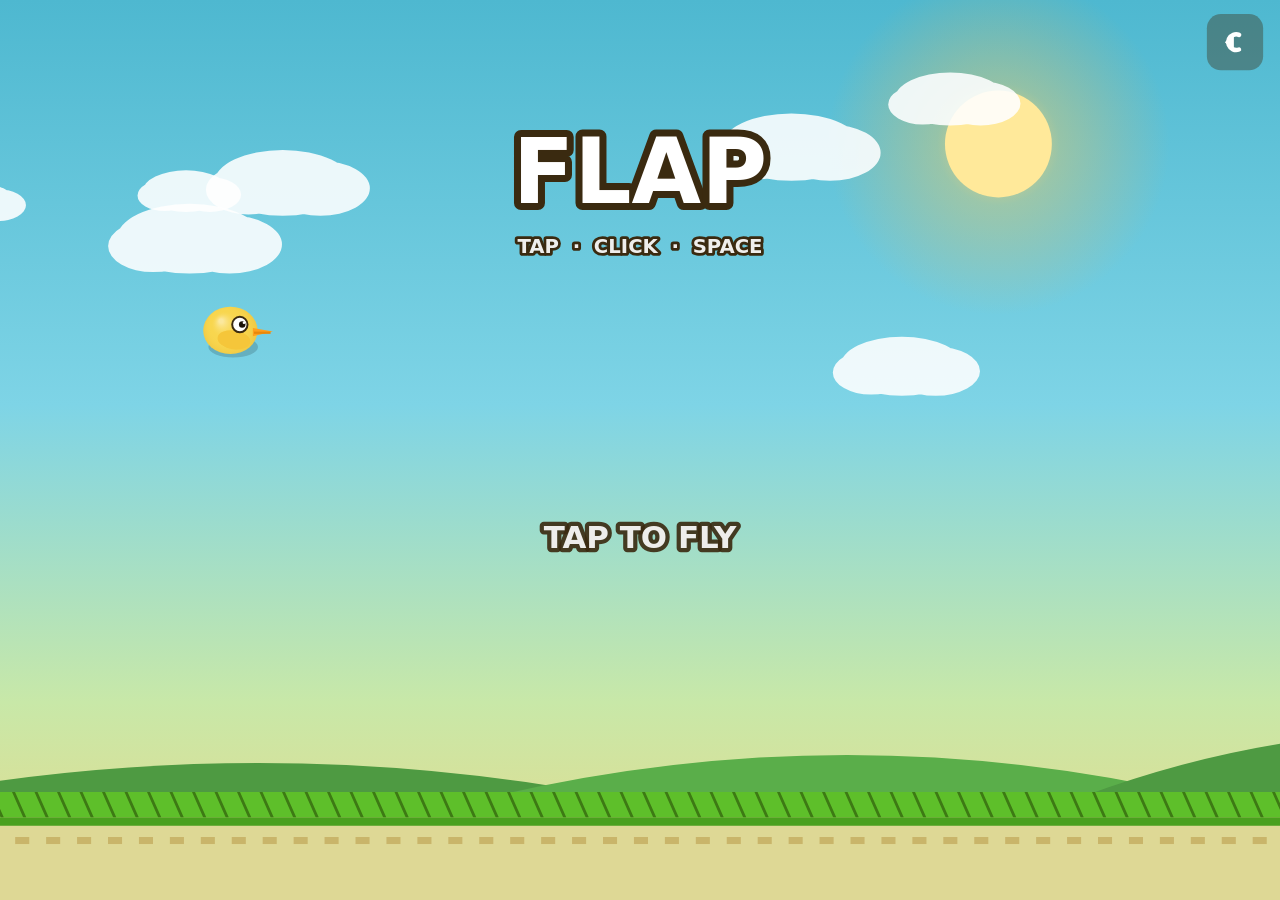
==== commit 2e2413ba: "Fixed some non game breaking bugs" ====
--- a/index.html
+++ b/index.html
@@ -8,16 +8,38 @@
     />
     <meta name="apple-mobile-web-app-capable" content="yes" />
     <meta name="mobile-web-app-capable" content="yes" />
+    <meta name="apple-mobile-web-app-title" content="FLAP" />
     <meta
       name="apple-mobile-web-app-status-bar-style"
       content="black-translucent"
     />
     <meta name="theme-color" content="#70C5CE" />
+    <meta name="color-scheme" content="light" />
     <meta
       name="description"
       content="FLAP — a tight, fullscreen Flappy Bird–style game. Tap, click, or press Space to fly."
     />
     <meta name="format-detection" content="telephone=no" />
+    <link
+      rel="canonical"
+      href="https://siliconvalley007.github.io/Flappy-Bird/"
+    />
+    <meta property="og:type" content="website" />
+    <meta property="og:title" content="FLAP" />
+    <meta
+      property="og:description"
+      content="A tight, fullscreen Flappy Bird–style game. Tap, click, or press Space to fly."
+    />
+    <meta
+      property="og:url"
+      content="https://siliconvalley007.github.io/Flappy-Bird/"
+    />
+    <meta name="twitter:card" content="summary" />
+    <meta name="twitter:title" content="FLAP" />
+    <meta
+      name="twitter:description"
+      content="A tight, fullscreen Flappy Bird–style game. Tap, click, or press Space to fly."
+    />
     <title>FLAP</title>
     <link
       rel="icon"
@@ -65,27 +87,60 @@
         cursor: pointer;
         outline: none;
       }
+      .sr {
+        position: absolute;
+        width: 1px;
+        height: 1px;
+        padding: 0;
+        margin: -1px;
+        overflow: hidden;
+        clip: rect(0, 0, 0, 0);
+        white-space: nowrap;
+        border: 0;
+      }
     </style>
   </head>
   <body>
     <canvas
       id="g"
       tabindex="0"
-      role="img"
-      aria-label="FLAP. Tap, click, or press Space to fly."
+      role="application"
+      aria-label="FLAP. Tap, click, or press Space to fly. Esc or P pauses. M mutes."
     ></canvas>
+    <p id="sr" class="sr" aria-live="polite">
+      FLAP. Tap, click, or press Space to fly.
+    </p>
+    <noscript>FLAP needs JavaScript enabled to play.</noscript>
     <script>
       (() => {
         "use strict";
         const C = document.getElementById("g");
-        const X = C.getContext("2d", { alpha: false, desynchronized: true });
+        if (!C) return;
+        let X = null;
+        try {
+          X = C.getContext("2d", { alpha: false, desynchronized: true });
+        } catch (e) {}
+        if (!X)
+          try {
+            X = C.getContext("2d", { alpha: false });
+          } catch (e) {}
+        if (!X) X = C.getContext("2d");
+        if (!X) {
+          document.body.textContent = "FLAP needs a canvas-capable browser.";
+          return;
+        }
         const HS = "flap-best-v1",
           MS = "flap-mute-v1";
         const G = 0.52,
           JMP = -8.15,
           MF = 11.2,
           BASE = 2.72;
-        const reduce = matchMedia("(prefers-reduced-motion: reduce)").matches;
+        const mqReduce = matchMedia("(prefers-reduced-motion: reduce)");
+        let reduce = mqReduce.matches;
+        function say(msg) {
+          const el = document.getElementById("sr");
+          if (el) el.textContent = msg;
+        }
 
         function lsGet(k) {
           try {
@@ -382,6 +437,7 @@
             st = "paused";
             last = 0;
             acc = 0;
+            say("Paused. Score " + score + ". Best " + best + ".");
           }
         }
         function resume() {
@@ -389,6 +445,7 @@
             st = "play";
             last = 0;
             acc = 0;
+            say("Resumed.");
           }
         }
         function restart() {
@@ -397,6 +454,7 @@
           spawnPipe(1);
           last = 0;
           acc = 0;
+          say("Restarted.");
           flapPlay();
         }
         function menu() {
@@ -428,6 +486,7 @@
           if (st === "ready") {
             st = "play";
             if (!pipes.length) spawnPipe(1);
+            say("Flying.");
             flapPlay();
             return;
           }
@@ -442,6 +501,7 @@
         function toggleMute() {
           muted = !muted;
           lsSet(MS, muted ? "1" : "0");
+          say(muted ? "Sound off." : "Sound on.");
         }
 
         function hit() {
@@ -458,6 +518,9 @@
             5.2 * U,
           );
           sfx("hit");
+          say(
+            "Game over. Score " + score + ". Best " + best + ". Tap to retry.",
+          );
           if (navigator.vibrate)
             try {
               navigator.vibrate([18, 30, 40]);
@@ -855,9 +918,13 @@
         }
         function panel() {
           const pw = Math.min(300 * U, W - 24 - SAL - SAR),
-            ph = Math.min(220 * U, H * 0.52),
+            ph = Math.min(
+              220 * U,
+              Math.max(140 * U, H * 0.52),
+              H - SAT - SAB - 24,
+            ),
             x = (W - pw) / 2,
-            y = Math.max(SAT + 12, H * 0.28);
+            y = Math.max(SAT + 8, Math.min(H * 0.28, H - ph - SAB - 12));
           card(pw, ph, x, y);
           text(
             "GAME OVER",
@@ -913,11 +980,11 @@
           X.fillStyle = "rgba(20,40,40,0.42)";
           X.fillRect(0, 0, W, H);
           const pw = Math.min(300 * U, W - 24 - SAL - SAR),
-            bh = 44 * U,
-            gap = 10 * U,
-            ph = Math.min(268 * U, bh * 3 + gap * 4 + 72 * U);
+            bh = Math.min(44 * U, Math.max(36, (H - SAT - SAB) * 0.11)),
+            gap = 8 * U,
+            ph = Math.min(H - SAT - SAB - 16, bh * 3 + gap * 4 + 72 * U);
           const x = (W - pw) / 2,
-            y = Math.max(SAT + 12, (H - ph) / 2);
+            y = Math.max(SAT + 8, Math.min((H - ph) / 2, H - ph - SAB - 8));
           card(pw, ph, x, y);
           text(
             "PAUSED",
@@ -1108,9 +1175,11 @@
         function canvasXY(e) {
           const r = C.getBoundingClientRect();
           const src = e.changedTouches ? e.changedTouches[0] : e;
+          const rw = r.width || W || 1,
+            rh = r.height || H || 1;
           return [
-            (src.clientX - r.left) * (W / r.width),
-            (src.clientY - r.top) * (H / r.height),
+            (src.clientX - r.left) * (W / rw),
+            (src.clientY - r.top) * (H / rh),
           ];
         }
         let lastTap = 0;
@@ -1206,13 +1275,31 @@
         addEventListener("blur", () => {
           if (st === "play") pause();
         });
-        matchMedia("(prefers-reduced-motion: reduce)").addEventListener?.(
-          "change",
-          () => {},
-        );
+        addEventListener("pagehide", () => {
+          if (st === "play") pause();
+        });
+        addEventListener("pageshow", () => {
+          last = 0;
+          acc = 0;
+          fit();
+        });
+        const onReduce = (e) => {
+          reduce = !!(e && e.matches);
+        };
+        if (mqReduce.addEventListener)
+          mqReduce.addEventListener("change", onReduce);
+        else if (mqReduce.addListener) mqReduce.addListener(onReduce);
 
         fit();
         resetWorld();
+        try {
+          C.focus({ preventScroll: true });
+        } catch (e) {
+          try {
+            C.focus();
+          } catch (e2) {}
+        }
+        say("FLAP. Tap, click, or press Space to fly.");
         requestAnimationFrame(loop);
       })();
     </script>
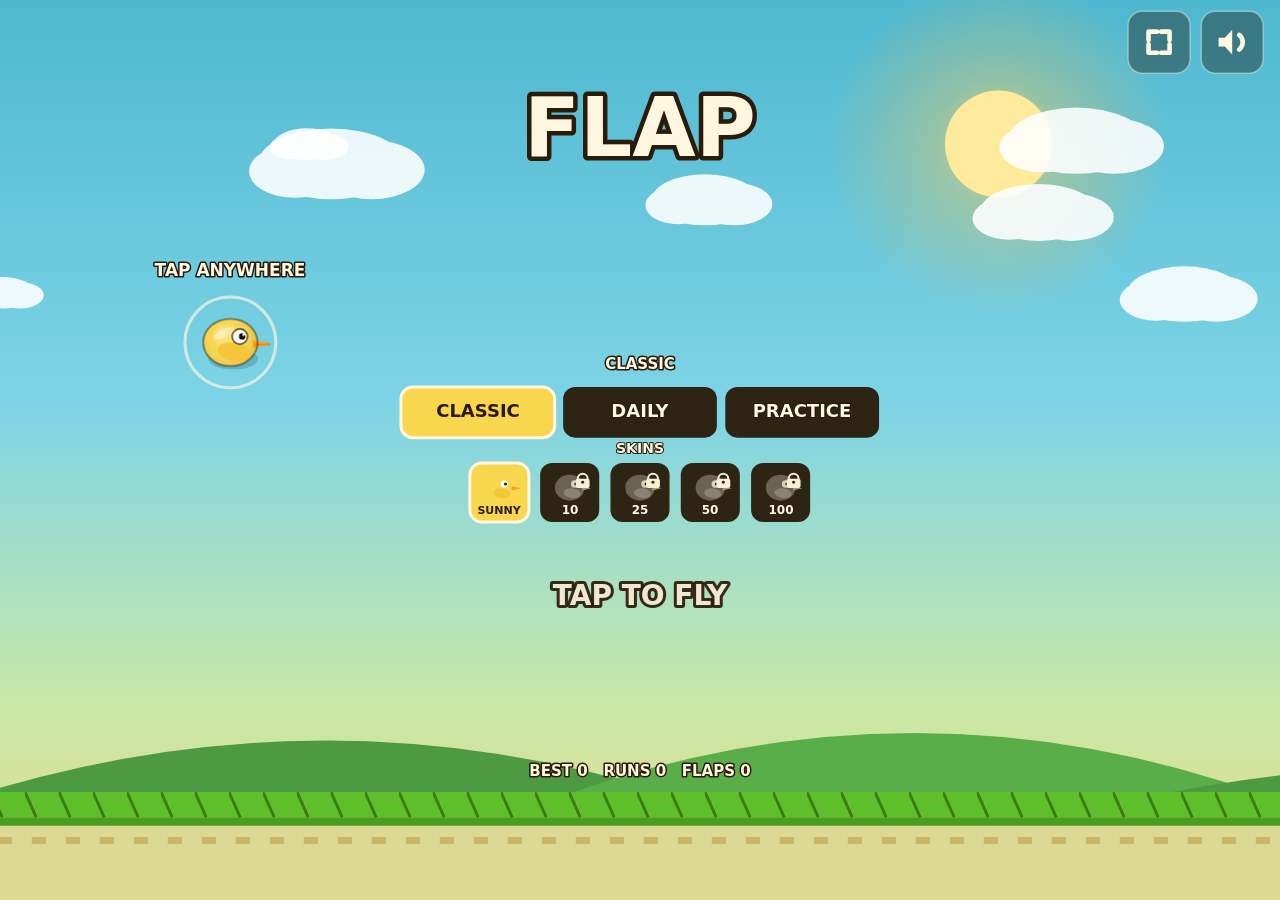
==== commit c7e8ddf5: "Flappy Bird upgrade" ====
--- a/index.html
+++ b/index.html
@@ -4,8 +4,13 @@
     <meta charset="UTF-8" />
     <meta
       name="viewport"
-      content="width=device-width,initial-scale=1,viewport-fit=cover,maximum-scale=1,user-scalable=no"
+      content="width=device-width,initial-scale=1,viewport-fit=cover"
     />
+    <meta
+      http-equiv="Content-Security-Policy"
+      content="default-src 'self'; script-src 'self'; style-src 'self'; img-src 'self' data:; connect-src 'self'; manifest-src 'self'; worker-src 'self'; font-src 'self'; media-src 'self'; base-uri 'self'; form-action 'self'"
+    />
+    <meta name="referrer" content="strict-origin-when-cross-origin" />
     <meta name="apple-mobile-web-app-capable" content="yes" />
     <meta name="mobile-web-app-capable" content="yes" />
     <meta name="apple-mobile-web-app-title" content="FLAP" />
@@ -17,1291 +22,92 @@
     <meta name="color-scheme" content="light" />
     <meta
       name="description"
-      content="FLAP — a tight, fullscreen Flappy Bird–style game. Tap, click, or press Space to fly."
+      content="FLAP — a tight, fullscreen Flappy Bird–style game with Daily Challenge, Practice, unlockable bird skins, local Top 10, and offline play. Tap, click, or press Space to fly."
     />
+    <meta name="application-name" content="FLAP" />
+    <meta name="robots" content="index,follow" />
+    <meta name="author" content="FLAP" />
     <meta name="format-detection" content="telephone=no" />
     <link
       rel="canonical"
       href="https://siliconvalley007.github.io/Flappy-Bird/"
     />
     <meta property="og:type" content="website" />
-    <meta property="og:title" content="FLAP" />
+    <meta property="og:site_name" content="FLAP" />
+    <meta property="og:title" content="FLAP — Daily Challenge" />
     <meta
       property="og:description"
-      content="A tight, fullscreen Flappy Bird–style game. Tap, click, or press Space to fly."
+      content="A tight, fullscreen Flappy Bird–style game with Daily Challenge, Practice, unlockable bird skins, and offline play."
     />
     <meta
       property="og:url"
       content="https://siliconvalley007.github.io/Flappy-Bird/"
     />
-    <meta name="twitter:card" content="summary" />
-    <meta name="twitter:title" content="FLAP" />
+    <meta
+      property="og:image"
+      content="https://siliconvalley007.github.io/Flappy-Bird/og-image.png"
+    />
+    <meta property="og:image:width" content="1200" />
+    <meta property="og:image:height" content="630" />
+    <meta
+      property="og:image:alt"
+      content="FLAP — tap, click, or press Space to fly"
+    />
+    <meta name="twitter:card" content="summary_large_image" />
+    <meta name="twitter:title" content="FLAP — Daily Challenge" />
     <meta
       name="twitter:description"
-      content="A tight, fullscreen Flappy Bird–style game. Tap, click, or press Space to fly."
+      content="A tight, fullscreen Flappy Bird–style game with Daily Challenge, Practice, unlockable bird skins, and offline play."
+    />
+    <meta
+      name="twitter:image"
+      content="https://siliconvalley007.github.io/Flappy-Bird/og-image.png"
     />
     <title>FLAP</title>
-    <link
-      rel="icon"
-      href="data:image/svg+xml,%3Csvg xmlns='http://www.w3.org/2000/svg' viewBox='0 0 64 64'%3E%3Crect width='64' height='64' rx='14' fill='%2370C5CE'/%3E%3Cellipse cx='32' cy='34' rx='18' ry='16' fill='%23F8D64E'/%3E%3Ccircle cx='40' cy='30' r='5' fill='%23fff'/%3E%3Ccircle cx='41.5' cy='30' r='2.2' fill='%231A1208'/%3E%3Cpolygon points='48,33 60,36 48,40' fill='%23FF9F1C'/%3E%3C/svg%3E"
-    />
-    <style>
-      html,
-      body,
-      canvas {
-        width: 100%;
-        height: 100%;
-        margin: 0;
-        padding: 0;
-      }
-      html {
-        -webkit-text-size-adjust: 100%;
-        --sat: env(safe-area-inset-top, 0px);
-        --sab: env(safe-area-inset-bottom, 0px);
-        --sal: env(safe-area-inset-left, 0px);
-        --sar: env(safe-area-inset-right, 0px);
-      }
-      * {
-        box-sizing: border-box;
-        -webkit-tap-highlight-color: transparent;
-      }
-      html,
-      body {
-        position: fixed;
-        inset: 0;
-        overflow: hidden;
-        background: #70c5ce;
-        touch-action: none;
-        user-select: none;
-        -webkit-user-select: none;
-        -webkit-touch-callout: none;
-        overscroll-behavior: none;
-        height: 100%;
-        height: 100dvh;
-      }
-      canvas {
-        display: block;
-        position: fixed;
-        left: 0;
-        top: 0;
-        cursor: pointer;
-        outline: none;
-      }
-      .sr {
-        position: absolute;
-        width: 1px;
-        height: 1px;
-        padding: 0;
-        margin: -1px;
-        overflow: hidden;
-        clip: rect(0, 0, 0, 0);
-        white-space: nowrap;
-        border: 0;
-      }
-    </style>
+    <link rel="manifest" href="manifest.webmanifest" />
+    <link rel="icon" href="icon-192.png" type="image/png" sizes="192x192" />
+    <link rel="icon" href="icon-192.svg" type="image/svg+xml" />
+    <link rel="apple-touch-icon" href="apple-touch-icon.png" sizes="180x180" />
+    <link rel="preload" href="style.css" as="style" />
+    <link rel="preload" href="game.js" as="script" />
+    <link rel="stylesheet" href="style.css" />
   </head>
   <body>
     <canvas
       id="g"
       tabindex="0"
       role="application"
-      aria-label="FLAP. Tap, click, or press Space to fly. Esc or P pauses. M mutes."
+      aria-label="FLAP. Tap, click, Space, or gamepad A to fly. Esc or P pauses. M mutes. F toggles fullscreen."
+      aria-roledescription="game"
     ></canvas>
     <p id="sr" class="sr" aria-live="polite">
-      FLAP. Tap, click, or press Space to fly.
+      FLAP. Choose Classic, Daily, or Practice. Tap, click, or press Space to fly.
     </p>
+    <button
+      id="upd"
+      class="upd"
+      type="button"
+      hidden
+      aria-label="Update ready — tap to reload"
+    >
+      Update ready — tap to reload
+    </button>
+    <button
+      id="install"
+      class="install"
+      type="button"
+      hidden
+      aria-label="Install FLAP"
+    >
+      INSTALL
+    </button>
+    <div id="crash" class="crash" hidden role="alert">
+      <p>Something went wrong.</p>
+      <button id="reload" class="reload" type="button" aria-label="Reload FLAP">
+        RELOAD
+      </button>
+    </div>
     <noscript>FLAP needs JavaScript enabled to play.</noscript>
-    <script>
-      (() => {
-        "use strict";
-        const C = document.getElementById("g");
-        if (!C) return;
-        let X = null;
-        try {
-          X = C.getContext("2d", { alpha: false, desynchronized: true });
-        } catch (e) {}
-        if (!X)
-          try {
-            X = C.getContext("2d", { alpha: false });
-          } catch (e) {}
-        if (!X) X = C.getContext("2d");
-        if (!X) {
-          document.body.textContent = "FLAP needs a canvas-capable browser.";
-          return;
-        }
-        const HS = "flap-best-v1",
-          MS = "flap-mute-v1";
-        const G = 0.52,
-          JMP = -8.15,
-          MF = 11.2,
-          BASE = 2.72;
-        const mqReduce = matchMedia("(prefers-reduced-motion: reduce)");
-        let reduce = mqReduce.matches;
-        function say(msg) {
-          const el = document.getElementById("sr");
-          if (el) el.textContent = msg;
-        }
-
-        function lsGet(k) {
-          try {
-            return localStorage.getItem(k);
-          } catch (e) {
-            return null;
-          }
-        }
-        function lsSet(k, v) {
-          try {
-            localStorage.setItem(k, v);
-          } catch (e) {}
-        }
-
-        let W = 0,
-          H = 0,
-          DPR = 1,
-          U = 1,
-          GH = 80,
-          SAT = 0,
-          SAB = 0,
-          SAL = 0,
-          SAR = 0;
-        let last = 0,
-          acc = 0,
-          st = "ready",
-          score = 0,
-          best = +(lsGet(HS) || 0),
-          died = 0,
-          flash = 0,
-          shake = 0,
-          cam = 0,
-          punch = 1;
-        let spd = 0,
-          bird,
-          pipes,
-          parts,
-          clouds,
-          hills,
-          groundX = 0,
-          muted = lsGet(MS) === "1",
-          pauseBtns = [],
-          hudBtns = [];
-
-        let AC = null,
-          audioOk = 0;
-        function audio() {
-          if (!AC) {
-            try {
-              AC = new (window.AudioContext || window.webkitAudioContext)();
-            } catch (e) {
-              return null;
-            }
-          }
-          if (AC.state === "suspended") AC.resume();
-          if (!audioOk && AC) {
-            try {
-              const b = AC.createBuffer(1, 1, 22050),
-                s = AC.createBufferSource();
-              s.buffer = b;
-              s.connect(AC.destination);
-              s.start(0);
-            } catch (e) {}
-            audioOk = 1;
-          }
-          return AC;
-        }
-        function sfx(kind) {
-          if (muted) return;
-          const a = audio();
-          if (!a) return;
-          const t = Math.max(a.currentTime, 0) + 0.001,
-            pv = 0.94 + Math.random() * 0.12;
-          const beep = (type, f0, f1, dur, vol, wave) => {
-            const o = a.createOscillator(),
-              g = a.createGain();
-            o.type = wave || type;
-            o.connect(g);
-            g.connect(a.destination);
-            o.frequency.setValueAtTime(f0, t);
-            if (f1)
-              o.frequency.exponentialRampToValueAtTime(
-                Math.max(1, f1),
-                t + dur,
-              );
-            g.gain.setValueAtTime(vol, t);
-            g.gain.exponentialRampToValueAtTime(0.0008, t + dur);
-            o.start(t);
-            o.stop(t + dur + 0.02);
-          };
-          if (kind === "jump")
-            beep("sine", 620 * pv, 420 * pv, 0.07, 0.1, "sine");
-          else if (kind === "score") {
-            beep("triangle", 880 * pv, 0, 0.05, 0.085, "triangle");
-            const o = a.createOscillator(),
-              g = a.createGain();
-            o.type = "triangle";
-            o.connect(g);
-            g.connect(a.destination);
-            o.frequency.setValueAtTime(1320 * pv, t + 0.05);
-            g.gain.setValueAtTime(0.08, t + 0.05);
-            g.gain.exponentialRampToValueAtTime(0.0008, t + 0.16);
-            o.start(t + 0.05);
-            o.stop(t + 0.18);
-          } else {
-            beep("square", 220 * pv, 55, 0.28, 0.12, "square");
-            try {
-              const n = a.createBufferSource(),
-                len = Math.max(1, a.sampleRate * 0.16),
-                buf = a.createBuffer(1, len, a.sampleRate),
-                d = buf.getChannelData(0);
-              for (let i = 0; i < len; i++)
-                d[i] = (Math.random() * 2 - 1) * Math.pow(1 - i / len, 1.6);
-              const ng = a.createGain();
-              n.buffer = buf;
-              n.connect(ng);
-              ng.connect(a.destination);
-              ng.gain.setValueAtTime(0.11, t);
-              ng.gain.exponentialRampToValueAtTime(0.0008, t + 0.16);
-              n.start(t);
-            } catch (e) {}
-          }
-        }
-
-        function cssPx(name) {
-          const v = getComputedStyle(document.documentElement)
-            .getPropertyValue(name)
-            .trim();
-          const n = parseFloat(v);
-          return isFinite(n) ? n : 0;
-        }
-
-        function fit() {
-          const oldW = W,
-            oldH = H,
-            oldU = U,
-            oldGH = GH,
-            oldPlay = Math.max(1, oldH - oldGH);
-          const vv = window.visualViewport;
-          let w = innerWidth,
-            h = innerHeight,
-            ox = 0,
-            oy = 0;
-          if (vv && vv.width && vv.height) {
-            w = vv.width;
-            h = vv.height;
-            ox = vv.offsetLeft || 0;
-            oy = vv.offsetTop || 0;
-          }
-          W = Math.max(1, Math.round(w));
-          H = Math.max(1, Math.round(h));
-          DPR = Math.max(1, Math.min(devicePixelRatio || 1, 2.5));
-          C.width = Math.max(1, Math.round(W * DPR));
-          C.height = Math.max(1, Math.round(H * DPR));
-          C.style.width = W + "px";
-          C.style.height = H + "px";
-          C.style.left = ox + "px";
-          C.style.top = oy + "px";
-          X.setTransform(DPR, 0, 0, DPR, 0, 0);
-          X.imageSmoothingEnabled = true;
-          SAT = cssPx("--sat");
-          SAB = cssPx("--sab");
-          SAL = cssPx("--sal");
-          SAR = cssPx("--sar");
-          U = Math.max(0.42, Math.min(H / 640, W / 390, 2.4));
-          GH = Math.max(72 * U, H * 0.12 + SAB);
-          if (bird && oldW > 0 && oldH > 0) {
-            const play = Math.max(1, H - GH),
-              sx = W / oldW,
-              sy = play / oldPlay,
-              su = U / oldU;
-            bird.x *= sx;
-            bird.y = Math.min(play - 8, Math.max(8, bird.y * sy));
-            bird.s = 42 * U;
-            bird.vy *= su;
-            for (const p of pipes) {
-              p.x *= sx;
-              p.w = 68 * U;
-              p.gap *= sy;
-              p.mid *= sy;
-            }
-            for (const c of clouds) {
-              c.x *= sx;
-              c.y = Math.min(H * 0.5, c.y * sy);
-              c.s *= su;
-            }
-            for (const hi of hills) {
-              hi.x *= sx;
-              hi.w *= sx;
-              hi.h *= su;
-            }
-            spd = BASE * U;
-          }
-        }
-
-        function mkBird() {
-          return {
-            x: Math.min(Math.max(72 * U, W * 0.18 + SAL), W * 0.28),
-            y: (H - GH) * 0.42,
-            vy: 0,
-            s: 42 * U,
-            sx: 1,
-            sy: 1,
-            rot: 0,
-            wing: 0,
-          };
-        }
-        function resetWorld() {
-          bird = mkBird();
-          pipes = [];
-          parts = [];
-          clouds = [];
-          hills = [];
-          groundX = 0;
-          spd = BASE * U;
-          score = 0;
-          punch = 1;
-          cam = 0;
-          flash = 0;
-          shake = 0;
-          for (let i = 0; i < 7; i++)
-            clouds.push({
-              x: Math.random() * W,
-              y: (H - GH) * (0.08 + Math.random() * 0.42),
-              s: (0.55 + Math.random() * 0.9) * U,
-              v: 0.18 + Math.random() * 0.22,
-            });
-          for (let i = 0; i < 5; i++)
-            hills.push({
-              x: i * W * 0.46,
-              w: W * 0.55,
-              h: (40 + Math.random() * 50) * U,
-              c: i & 1,
-            });
-        }
-        function spawnPipe(first) {
-          const play = Math.max(80, H - GH);
-          const birdH = bird.s * 0.72;
-          let minGap = Math.max(birdH * 3.15, play * 0.24, 108 * U);
-          let maxGap = Math.min(play * 0.4, minGap + 32 * U);
-          if (maxGap < minGap) maxGap = minGap;
-          let gap = minGap + Math.random() * Math.max(0, maxGap - minGap);
-          const margin = Math.max(birdH * 1.15, play * 0.08, 28 * U);
-          let lo = margin + gap * 0.5,
-            hi = play - margin - gap * 0.5,
-            mid;
-          if (hi <= lo + 4) {
-            gap = Math.min(
-              Math.max(birdH * 2.9, play * 0.28),
-              play - margin * 2,
-            );
-            lo = margin + gap * 0.5;
-            hi = play - margin - gap * 0.5;
-            mid = play * 0.5;
-          } else {
-            mid = lo + Math.random() * (hi - lo);
-            if (first) {
-              const prefer = Math.max(lo, Math.min(hi, bird.y));
-              mid = prefer * 0.65 + (lo + Math.random() * (hi - lo)) * 0.35;
-            }
-          }
-          const dist = first
-            ? Math.max(260 * U, Math.min(340 * U, W * 0.55))
-            : 0;
-          const x = first
-            ? bird.x + dist
-            : pipes.length
-              ? pipes[pipes.length - 1].x + Math.max(210 * U, 248 * U)
-              : W + 8 * U;
-          pipes.push({ x, w: 68 * U, gap, mid, hit: 0 });
-        }
-
-        function burst(x, y, n, cols, pow) {
-          if (reduce) n = Math.min(n, 6);
-          for (let i = 0; i < n; i++) {
-            const a = Math.random() * Math.PI * 2,
-              p = pow * (0.35 + Math.random());
-            parts.push({
-              x,
-              y,
-              vx: Math.cos(a) * p,
-              vy: Math.sin(a) * p - p * 0.3,
-              life: 1,
-              dec: 0.014 + Math.random() * 0.02,
-              sz: (2.2 + Math.random() * 3.4) * U,
-              c: cols[i % cols.length],
-              g: 0.18,
-            });
-          }
-        }
-
-        function pause() {
-          if (st === "play") {
-            st = "paused";
-            last = 0;
-            acc = 0;
-            say("Paused. Score " + score + ". Best " + best + ".");
-          }
-        }
-        function resume() {
-          if (st === "paused") {
-            st = "play";
-            last = 0;
-            acc = 0;
-            say("Resumed.");
-          }
-        }
-        function restart() {
-          resetWorld();
-          st = "play";
-          spawnPipe(1);
-          last = 0;
-          acc = 0;
-          say("Restarted.");
-          flapPlay();
-        }
-        function menu() {
-          resetWorld();
-          st = "ready";
-          last = 0;
-          acc = 0;
-        }
-        function flapPlay() {
-          bird.vy = JMP * U;
-          bird.sx = 0.78;
-          bird.sy = 1.26;
-          bird.wing = 1;
-          burst(
-            bird.x - bird.s * 0.2,
-            bird.y + bird.s * 0.15,
-            7,
-            ["#fff", "#F8E08A", "#E8D5A3"],
-            2.6 * U,
-          );
-          sfx("jump");
-          if (navigator.vibrate)
-            try {
-              navigator.vibrate(8);
-            } catch (e) {}
-        }
-        function flap() {
-          audio();
-          if (st === "ready") {
-            st = "play";
-            if (!pipes.length) spawnPipe(1);
-            say("Flying.");
-            flapPlay();
-            return;
-          }
-          if (st === "play") {
-            flapPlay();
-            return;
-          }
-          if (st === "over" && performance.now() - died > 480) {
-            restart();
-          }
-        }
-        function toggleMute() {
-          muted = !muted;
-          lsSet(MS, muted ? "1" : "0");
-          say(muted ? "Sound off." : "Sound on.");
-        }
-
-        function hit() {
-          if (st !== "play") return;
-          st = "over";
-          died = performance.now();
-          flash = 1;
-          shake = reduce ? 0 : 1;
-          burst(
-            bird.x,
-            bird.y,
-            22,
-            ["#F8D64E", "#F5A623", "#fff", "#E24B4B", "#FFD87A"],
-            5.2 * U,
-          );
-          sfx("hit");
-          say(
-            "Game over. Score " + score + ". Best " + best + ". Tap to retry.",
-          );
-          if (navigator.vibrate)
-            try {
-              navigator.vibrate([18, 30, 40]);
-            } catch (e) {}
-        }
-
-        function box(ax, ay, aw, ah, bx, by, bw, bh) {
-          return ax < bx + bw && ax + aw > bx && ay < by + bh && ay + ah > by;
-        }
-
-        function update(f) {
-          const b = bird,
-            now = performance.now();
-          groundX = (groundX - spd * f) % (24 * U);
-          for (const c of clouds) {
-            c.x -= spd * c.v * f;
-            if (c.x < -140 * U) c.x = W + 50 * U;
-          }
-          for (const h of hills) {
-            h.x -= spd * 0.35 * f;
-            if (h.x < -h.w) h.x += h.w * 5;
-          }
-
-          for (let i = parts.length - 1; i >= 0; i--) {
-            const p = parts[i];
-            p.x += p.vx * f;
-            p.y += p.vy * f;
-            p.vy += p.g * U * f;
-            p.life -= p.dec * f;
-            if (p.life <= 0) parts.splice(i, 1);
-          }
-          if (parts.length > 70) parts.splice(0, parts.length - 70);
-
-          punch += (1 - punch) * 0.16 * f;
-          flash = Math.max(0, flash - 0.045 * f);
-          shake = Math.max(0, shake - 0.06 * f);
-          cam += (b.vy * 0.08 - cam) * 0.14 * f;
-          b.sx += (1 - b.sx) * 0.16 * f;
-          b.sy += (1 - b.sy) * 0.16 * f;
-          b.wing = Math.max(0, b.wing - 0.08 * f);
-
-          if (st === "ready" || st === "paused") {
-            if (st === "ready") {
-              b.y =
-                (H - GH) * 0.42 + Math.sin(now * 0.005) * (reduce ? 0 : 7 * U);
-              b.vy = 0;
-              b.rot = 0;
-            }
-            return;
-          }
-
-          b.vy += G * U * f;
-          if (b.vy > MF * U) b.vy = MF * U;
-          b.y += b.vy * f;
-          const tgt = Math.max(-0.85, Math.min(1.35, (b.vy / (MF * U)) * 1.55));
-          b.rot += (tgt - b.rot) * 0.18 * f;
-          if (b.vy > 4 * U) {
-            b.sx += (1.14 - b.sx) * 0.08 * f;
-            b.sy += (0.86 - b.sy) * 0.08 * f;
-          }
-
-          if (st === "over") {
-            if (b.y + b.s * 0.38 > H - GH) {
-              b.y = H - GH - b.s * 0.38;
-              b.vy = 0;
-              b.rot = 1.4;
-            }
-            return;
-          }
-
-          spd = (BASE + Math.min(score, 50) * 0.048) * U;
-          const spacing = Math.max(210 * U, 248 * U);
-          if (!pipes.length || pipes[pipes.length - 1].x < W - spacing)
-            spawnPipe(0);
-
-          const hw = b.s * 0.33,
-            hh = b.s * 0.31,
-            hx = b.x - hw,
-            hy = b.y - hh;
-          for (const p of pipes) {
-            p.x -= spd * f;
-            const topH = p.mid - p.gap * 0.5,
-              botY = p.mid + p.gap * 0.5,
-              botH = H - GH - botY;
-            if (
-              box(hx, hy, hw * 2, hh * 2, p.x, 0, p.w, topH) ||
-              (botH > 0 && box(hx, hy, hw * 2, hh * 2, p.x, botY, p.w, botH))
-            )
-              hit();
-            if (!p.hit && p.x + p.w < b.x) {
-              p.hit = 1;
-              score++;
-              punch = 1.28;
-              if (score > best) {
-                best = score;
-                lsSet(HS, best);
-              }
-              sfx("score");
-            }
-          }
-          while (pipes.length && pipes[0].x + pipes[0].w < -40) pipes.shift();
-          if (b.y + hh > H - GH || b.y - hh < 0) hit();
-        }
-
-        function roundRect(x, y, w, h, r) {
-          const rr = Math.min(r, w / 2, h / 2);
-          X.beginPath();
-          X.moveTo(x + rr, y);
-          X.arcTo(x + w, y, x + w, y + h, rr);
-          X.arcTo(x + w, y + h, x, y + h, rr);
-          X.arcTo(x, y + h, x, y, rr);
-          X.arcTo(x, y, x + w, y, rr);
-          X.closePath();
-        }
-
-        function drawSky() {
-          const g = X.createLinearGradient(0, 0, 0, H);
-          g.addColorStop(0, "#4EB8D0");
-          g.addColorStop(0.45, "#7ED4E6");
-          g.addColorStop(0.78, "#C8E8A8");
-          g.addColorStop(1, "#E8D98A");
-          X.fillStyle = g;
-          X.fillRect(0, 0, W, H);
-          const sunX = W * 0.78,
-            sunY = Math.max(SAT + 36 * U, H * 0.16),
-            sr = 38 * U;
-          const sg = X.createRadialGradient(
-            sunX,
-            sunY,
-            2,
-            sunX,
-            sunY,
-            sr * 3.2,
-          );
-          sg.addColorStop(0, "rgba(255,236,150,0.95)");
-          sg.addColorStop(0.35, "rgba(255,200,80,0.35)");
-          sg.addColorStop(1, "rgba(255,180,60,0)");
-          X.fillStyle = sg;
-          X.beginPath();
-          X.arc(sunX, sunY, sr * 3.2, 0, 7);
-          X.fill();
-          X.fillStyle = "#FFE99A";
-          X.beginPath();
-          X.arc(sunX, sunY, sr, 0, 7);
-          X.fill();
-        }
-        function drawCloud(c) {
-          X.fillStyle = "rgba(255,255,255,0.88)";
-          const s = c.s * 42;
-          X.beginPath();
-          X.ellipse(c.x, c.y, s, s * 0.48, 0, 0, 7);
-          X.ellipse(c.x + s * 0.55, c.y + s * 0.08, s * 0.72, s * 0.4, 0, 0, 7);
-          X.ellipse(c.x - s * 0.5, c.y + s * 0.1, s * 0.62, s * 0.36, 0, 0, 7);
-          X.fill();
-        }
-        function drawHills() {
-          for (const h of hills) {
-            X.fillStyle = h.c ? "#5AAE4A" : "#4E9A42";
-            X.beginPath();
-            X.moveTo(h.x, H - GH + 4);
-            X.quadraticCurveTo(
-              h.x + h.w * 0.5,
-              H - GH - h.h,
-              h.x + h.w,
-              H - GH + 4,
-            );
-            X.fill();
-          }
-        }
-        function drawPipe(p) {
-          const x = p.x,
-            w = p.w,
-            topH = p.mid - p.gap * 0.5,
-            botY = p.mid + p.gap * 0.5,
-            botH = H - GH - botY,
-            lip = 12 * U,
-            cap = 10 * U;
-          const body = "#5BB01F",
-            dark = "#3D7A14",
-            lit = "#8AD63A",
-            edge = "#2E5C0E";
-          function col(y, h, up) {
-            if (h <= 1) return;
-            const lg = X.createLinearGradient(x, 0, x + w, 0);
-            lg.addColorStop(0, dark);
-            lg.addColorStop(0.18, lit);
-            lg.addColorStop(0.45, body);
-            lg.addColorStop(0.82, dark);
-            lg.addColorStop(1, edge);
-            X.fillStyle = lg;
-            X.fillRect(x + 2, y, w - 4, h);
-            X.fillStyle = edge;
-            X.fillRect(x + 2, y, 2.2 * U, h);
-            X.fillRect(x + w - 4.2 * U, y, 2.2 * U, h);
-            const cy = up ? y + h - cap : y;
-            roundRect(x - lip * 0.35, cy, w + lip * 0.7, cap, 5 * U);
-            X.fillStyle = lit;
-            X.fill();
-            X.strokeStyle = edge;
-            X.lineWidth = 2 * U;
-            X.stroke();
-            X.fillStyle = "rgba(0,0,0,0.18)";
-            if (up) X.fillRect(x + 3, y + h - cap - 6 * U, w - 6, 6 * U);
-            else X.fillRect(x + 3, y + cap, w - 6, 6 * U);
-          }
-          col(0, topH, 1);
-          col(botY, botH, 0);
-        }
-        function drawGround() {
-          X.fillStyle = "#DED895";
-          X.fillRect(0, H - GH, W, GH);
-          X.fillStyle = "#5EBF2A";
-          X.fillRect(0, H - GH, W, 18 * U);
-          X.fillStyle = "#4AA01E";
-          X.fillRect(0, H - GH + 18 * U, W, 6 * U);
-          X.save();
-          X.beginPath();
-          X.rect(0, H - GH, W, 18 * U);
-          X.clip();
-          X.strokeStyle = "#3D7A14";
-          X.lineWidth = 2 * U;
-          for (let i = -1; i < W / (16 * U) + 3; i++) {
-            const x = groundX + i * 16 * U;
-            X.beginPath();
-            X.moveTo(x, H - GH);
-            X.lineTo(x + 8 * U, H - GH + 18 * U);
-            X.stroke();
-          }
-          X.restore();
-          X.fillStyle = "#C9B56A";
-          for (let i = 0; i < W / (22 * U) + 3; i++)
-            X.fillRect(
-              groundX * 0.5 + i * 22 * U,
-              H - GH + 32 * U,
-              10 * U,
-              5 * U,
-            );
-        }
-        function drawBird() {
-          const b = bird,
-            s = b.s;
-          X.save();
-          X.translate(b.x, b.y + (reduce ? 0 : cam * 0.35));
-          X.rotate(b.rot);
-          X.scale(b.sx, b.sy);
-          X.fillStyle = "rgba(0,0,0,0.16)";
-          X.beginPath();
-          X.ellipse(2 * U, s * 0.28, s * 0.42, s * 0.18, 0, 0, 7);
-          X.fill();
-          const wing =
-            -0.55 +
-            Math.sin(performance.now() * 0.018) * 0.55 * (0.35 + b.wing * 1.4);
-          X.save();
-          X.translate(-s * 0.08, s * 0.04);
-          X.rotate(reduce ? -0.2 : wing);
-          X.fillStyle = "#F0B429";
-          X.beginPath();
-          X.ellipse(0, 0, s * 0.34, s * 0.22, 0, 0, 7);
-          X.fill();
-          X.fillStyle = "#E09A14";
-          X.beginPath();
-          X.ellipse(-s * 0.04, s * 0.02, s * 0.22, s * 0.12, 0, 0, 7);
-          X.fill();
-          X.restore();
-          X.fillStyle = "#F8D64E";
-          X.beginPath();
-          X.ellipse(0, 0, s * 0.46, s * 0.4, 0, 0, 7);
-          X.fill();
-          const hg = X.createRadialGradient(
-            -s * 0.16,
-            -s * 0.16,
-            2,
-            0,
-            0,
-            s * 0.5,
-          );
-          hg.addColorStop(0, "rgba(255,255,255,0.45)");
-          hg.addColorStop(0.45, "rgba(248,214,78,0)");
-          hg.addColorStop(1, "rgba(200,140,20,0.25)");
-          X.fillStyle = hg;
-          X.beginPath();
-          X.ellipse(0, 0, s * 0.46, s * 0.4, 0, 0, 7);
-          X.fill();
-          X.fillStyle = "#F5C63A";
-          X.beginPath();
-          X.ellipse(s * 0.06, s * 0.16, s * 0.28, s * 0.16, 0.15, 0, 7);
-          X.fill();
-          X.fillStyle = "#FF9F1C";
-          X.beginPath();
-          X.moveTo(s * 0.38, -s * 0.04);
-          X.lineTo(s * 0.72, s * 0.02);
-          X.lineTo(s * 0.38, s * 0.1);
-          X.closePath();
-          X.fill();
-          X.fillStyle = "#E8870A";
-          X.fillRect(s * 0.4, s * 0.02, s * 0.28, 1.6 * U);
-          X.fillStyle = "#fff";
-          X.beginPath();
-          X.arc(s * 0.16, -s * 0.1, s * 0.13, 0, 7);
-          X.fill();
-          X.strokeStyle = "#3A2A10";
-          X.lineWidth = 1.4 * U;
-          X.stroke();
-          X.fillStyle = "#1A1208";
-          X.beginPath();
-          X.arc(s * 0.2, -s * 0.1, s * 0.055, 0, 7);
-          X.fill();
-          X.fillStyle = "#fff";
-          X.beginPath();
-          X.arc(s * 0.23, -s * 0.13, s * 0.022, 0, 7);
-          X.fill();
-          X.restore();
-        }
-        function text(str, x, y, size, fill, stroke, w) {
-          X.font =
-            "800 " + size + 'px system-ui,-apple-system,"Segoe UI",sans-serif';
-          X.textAlign = "center";
-          X.textBaseline = "middle";
-          if (stroke) {
-            X.lineJoin = "round";
-            X.miterLimit = 2;
-            X.strokeStyle = stroke;
-            X.lineWidth = w || size * 0.14;
-            X.strokeText(str, x, y);
-          }
-          X.fillStyle = fill;
-          X.fillText(str, x, y);
-        }
-        function card(pw, ph, x, y) {
-          X.fillStyle = "rgba(20,30,20,0.28)";
-          roundRect(x + 4 * U, y + 6 * U, pw, ph, 18 * U);
-          X.fill();
-          X.fillStyle = "#F6F0D8";
-          roundRect(x, y, pw, ph, 18 * U);
-          X.fill();
-          X.strokeStyle = "#C9B56A";
-          X.lineWidth = 3 * U;
-          X.stroke();
-        }
-        function btn(x, y, w, h, label, fill) {
-          roundRect(x, y, w, h, 12 * U);
-          X.fillStyle = fill || "#3A2A10";
-          X.fill();
-          text(
-            label,
-            x + w / 2,
-            y + h / 2,
-            Math.min(16 * U, h * 0.42),
-            "#F6F0D8",
-          );
-          return { x, y, w, h };
-        }
-        function hudIcon(x, y, s, kind) {
-          const hit = {
-            x: x - s * 0.15,
-            y: y - s * 0.15,
-            w: s * 1.3,
-            h: s * 1.3,
-          };
-          X.fillStyle = "rgba(58,42,16,0.38)";
-          roundRect(x, y, s, s, 10 * U);
-          X.fill();
-          X.strokeStyle = "#fff";
-          X.lineWidth = Math.max(2, s * 0.08);
-          X.lineCap = "round";
-          const cx = x + s / 2,
-            cy = y + s / 2;
-          if (kind === "pause") {
-            X.beginPath();
-            X.moveTo(cx - s * 0.12, cy - s * 0.18);
-            X.lineTo(cx - s * 0.12, cy + s * 0.18);
-            X.moveTo(cx + s * 0.12, cy - s * 0.18);
-            X.lineTo(cx + s * 0.12, cy + s * 0.18);
-            X.stroke();
-          } else {
-            X.beginPath();
-            X.moveTo(cx - s * 0.18, cy);
-            X.lineTo(cx - s * 0.02, cy - s * 0.16);
-            X.lineTo(cx - s * 0.02, cy + s * 0.16);
-            X.closePath();
-            X.fillStyle = "#fff";
-            X.fill();
-            X.beginPath();
-            X.arc(cx + s * 0.02, cy, s * 0.14, 1.2, 5.1);
-            X.stroke();
-            if (muted) {
-              X.beginPath();
-              X.moveTo(cx - s * 0.22, cy + s * 0.22);
-              X.lineTo(cx + s * 0.22, cy - s * 0.22);
-              X.strokeStyle = "#E24B4B";
-              X.stroke();
-            }
-          }
-          return hit;
-        }
-        function panel() {
-          const pw = Math.min(300 * U, W - 24 - SAL - SAR),
-            ph = Math.min(
-              220 * U,
-              Math.max(140 * U, H * 0.52),
-              H - SAT - SAB - 24,
-            ),
-            x = (W - pw) / 2,
-            y = Math.max(SAT + 8, Math.min(H * 0.28, H - ph - SAB - 12));
-          card(pw, ph, x, y);
-          text(
-            "GAME OVER",
-            W / 2,
-            y + ph * 0.16,
-            Math.min(28 * U, pw * 0.1),
-            "#3A2A10",
-            "#fff",
-            6 * U,
-          );
-          text("SCORE", W / 2 - pw * 0.22, y + ph * 0.35, 12 * U, "#7A6A40");
-          text(
-            String(score),
-            W / 2 - pw * 0.22,
-            y + ph * 0.5,
-            Math.min(36 * U, pw * 0.14),
-            "#E24B4B",
-            "#fff",
-            5 * U,
-          );
-          text("BEST", W / 2 + pw * 0.22, y + ph * 0.35, 12 * U, "#7A6A40");
-          text(
-            String(best),
-            W / 2 + pw * 0.22,
-            y + ph * 0.5,
-            Math.min(36 * U, pw * 0.14),
-            "#E0A428",
-            "#fff",
-            5 * U,
-          );
-          if (score >= 10) {
-            const m =
-              score >= 100
-                ? "PLATINUM"
-                : score >= 50
-                  ? "GOLD"
-                  : score >= 25
-                    ? "SILVER"
-                    : "BRONZE";
-            const mc =
-              score >= 100
-                ? "#3A8BB0"
-                : score >= 50
-                  ? "#C48916"
-                  : score >= 25
-                    ? "#6A7380"
-                    : "#A05A28";
-            text(m, W / 2, y + ph * 0.68, 14 * U, mc);
-          }
-          text("TAP TO RETRY", W / 2, y + ph - ph * 0.14, 14 * U, "#3A2A10");
-        }
-        function pauseMenu() {
-          X.fillStyle = "rgba(20,40,40,0.42)";
-          X.fillRect(0, 0, W, H);
-          const pw = Math.min(300 * U, W - 24 - SAL - SAR),
-            bh = Math.min(44 * U, Math.max(36, (H - SAT - SAB) * 0.11)),
-            gap = 8 * U,
-            ph = Math.min(H - SAT - SAB - 16, bh * 3 + gap * 4 + 72 * U);
-          const x = (W - pw) / 2,
-            y = Math.max(SAT + 8, Math.min((H - ph) / 2, H - ph - SAB - 8));
-          card(pw, ph, x, y);
-          text(
-            "PAUSED",
-            W / 2,
-            y + 32 * U,
-            Math.min(28 * U, pw * 0.12),
-            "#3A2A10",
-            "#fff",
-            6 * U,
-          );
-          text(
-            "SCORE  " + score + "    BEST  " + best,
-            W / 2,
-            y + 58 * U,
-            13 * U,
-            "#7A6A40",
-          );
-          const bw = pw - 40 * U,
-            bx = x + 20 * U,
-            by = y + 78 * U;
-          pauseBtns = [
-            Object.assign(btn(bx, by, bw, bh, "RESUME", "#3A8A22"), {
-              id: "resume",
-            }),
-            Object.assign(
-              btn(bx, by + bh + gap, bw, bh, "RESTART", "#3A2A10"),
-              { id: "restart" },
-            ),
-            Object.assign(
-              btn(
-                bx,
-                by + (bh + gap) * 2,
-                bw,
-                bh,
-                muted ? "SOUND: OFF" : "SOUND: ON",
-                "#3A2A10",
-              ),
-              { id: "mute" },
-            ),
-          ];
-          text(
-            "ESC  ·  P  ·  TAP OUTSIDE",
-            W / 2,
-            y + ph - 22 * U,
-            11 * U,
-            "#7A6A40",
-          );
-        }
-        function drawUI() {
-          const top = SAT + Math.max(26 * U, 36);
-          const hs = Math.max(44, 40 * U);
-          hudBtns = [];
-          hudBtns.push(
-            Object.assign(
-              hudIcon(W - SAR - hs - 12 * U, SAT + 10 * U, hs, "mute"),
-              { id: "mute" },
-            ),
-          );
-          if (st === "play")
-            hudBtns.push(
-              Object.assign(hudIcon(12 * U + SAL, SAT + 10 * U, hs, "pause"), {
-                id: "pause",
-              }),
-            );
-          if (st === "play" || st === "over" || st === "paused") {
-            X.save();
-            X.translate(W / 2, top);
-            X.scale(punch, punch);
-            text(
-              String(score),
-              0,
-              0,
-              Math.min(52 * U, W * 0.14),
-              "#fff",
-              "#3A2A10",
-              8 * U,
-            );
-            X.restore();
-          }
-          if (st === "ready") {
-            text(
-              "FLAP",
-              W / 2,
-              Math.max(top + 24, H * 0.2),
-              Math.min(64 * U, W * 0.22),
-              "#fff",
-              "#3A2A10",
-              10 * U,
-            );
-            text(
-              "TAP  ·  CLICK  ·  SPACE",
-              W / 2,
-              Math.max(top + 70, H * 0.2 + 48 * U),
-              14 * U,
-              "rgba(255,255,255,0.92)",
-              "#3A2A10",
-              4 * U,
-            );
-            const pulse = reduce
-              ? 1
-              : 0.92 + Math.sin(performance.now() * 0.005) * 0.08;
-            X.globalAlpha = pulse;
-            text(
-              "TAP TO FLY",
-              W / 2,
-              H * 0.6,
-              22 * U,
-              "#fff",
-              "#3A2A10",
-              6 * U,
-            );
-            X.globalAlpha = 1;
-            if (best)
-              text(
-                "BEST  " + best,
-                W / 2,
-                H - GH - 22 * U,
-                14 * U,
-                "#fff",
-                "#3A2A10",
-                4 * U,
-              );
-          }
-          if (st === "over") panel();
-          if (st === "paused") pauseMenu();
-        }
-        function draw() {
-          X.setTransform(DPR, 0, 0, DPR, 0, 0);
-          const sx = shake ? (Math.random() - 0.5) * 10 * U * shake : 0,
-            sy = shake ? (Math.random() - 0.5) * 8 * U * shake : 0;
-          X.save();
-          X.translate(sx, sy);
-          drawSky();
-          for (const c of clouds) drawCloud(c);
-          drawHills();
-          for (const p of pipes) drawPipe(p);
-          drawGround();
-          for (const p of parts) {
-            X.globalAlpha = Math.max(0, p.life);
-            X.fillStyle = p.c;
-            X.beginPath();
-            X.arc(p.x, p.y, p.sz, 0, 7);
-            X.fill();
-          }
-          X.globalAlpha = 1;
-          drawBird();
-          X.restore();
-          if (flash > 0) {
-            X.fillStyle = "rgba(255,255,255," + flash * 0.55 + ")";
-            X.fillRect(0, 0, W, H);
-          }
-          drawUI();
-        }
-        function loop(t) {
-          requestAnimationFrame(loop);
-          if (st === "paused") {
-            last = 0;
-            acc = 0;
-            draw();
-            return;
-          }
-          if (!last) {
-            last = t;
-            return;
-          }
-          let dt = (t - last) / 1000;
-          last = t;
-          if (dt > 0.05) dt = 0.05;
-          if (dt < 0) dt = 0;
-          acc += dt;
-          const step = 1 / 60;
-          let n = 0;
-          while (acc >= step && n < 5) {
-            update(1);
-            acc -= step;
-            n++;
-          }
-          draw();
-        }
-
-        function hitUI(list, x, y) {
-          for (const b of list) {
-            if (x >= b.x && x <= b.x + b.w && y >= b.y && y <= b.y + b.h)
-              return b;
-          }
-          return null;
-        }
-        function canvasXY(e) {
-          const r = C.getBoundingClientRect();
-          const src = e.changedTouches ? e.changedTouches[0] : e;
-          const rw = r.width || W || 1,
-            rh = r.height || H || 1;
-          return [
-            (src.clientX - r.left) * (W / rw),
-            (src.clientY - r.top) * (H / rh),
-          ];
-        }
-        let lastTap = 0;
-        function onPtr(e) {
-          e.preventDefault();
-          const now = performance.now();
-          if (now - lastTap < 40) return;
-          lastTap = now;
-          const [x, y] = canvasXY(e);
-          const hud = hitUI(hudBtns, x, y);
-          if (hud) {
-            if (hud.id === "pause") pause();
-            else if (hud.id === "mute") toggleMute();
-            return;
-          }
-          if (st === "paused") {
-            const b = hitUI(pauseBtns, x, y);
-            if (b) {
-              if (b.id === "resume") resume();
-              else if (b.id === "restart") restart();
-              else if (b.id === "mute") toggleMute();
-            } else resume();
-            return;
-          }
-          flap();
-        }
-        function onKey(e) {
-          if (e.repeat) return;
-          const k = e.code || e.key;
-          if (
-            k === "Escape" ||
-            k === "KeyP" ||
-            e.key === "p" ||
-            e.key === "P"
-          ) {
-            e.preventDefault();
-            if (st === "play") pause();
-            else if (st === "paused") resume();
-            return;
-          }
-          if (k === "KeyM" || e.key === "m" || e.key === "M") {
-            e.preventDefault();
-            toggleMute();
-            return;
-          }
-          if (
-            st === "paused" &&
-            (k === "KeyR" || e.key === "r" || e.key === "R")
-          ) {
-            e.preventDefault();
-            restart();
-            return;
-          }
-          if (k === "Space" || e.key === " " || e.key === "Enter") {
-            e.preventDefault();
-            if (st === "paused") resume();
-            else flap();
-          }
-        }
-        function onResize() {
-          const was = st;
-          fit();
-          if (was === "ready") resetWorld();
-        }
-
-        addEventListener("resize", onResize, { passive: true });
-        addEventListener("orientationchange", () => setTimeout(onResize, 120));
-        if (window.visualViewport) {
-          visualViewport.addEventListener("resize", onResize, {
-            passive: true,
-          });
-          visualViewport.addEventListener("scroll", onResize, {
-            passive: true,
-          });
-        }
-        addEventListener("pointerdown", onPtr, { passive: false });
-        addEventListener("keydown", onKey, { passive: false });
-        addEventListener("contextmenu", (e) => e.preventDefault());
-        addEventListener("touchmove", (e) => e.preventDefault(), {
-          passive: false,
-        });
-        addEventListener("gesturestart", (e) => e.preventDefault());
-        document.addEventListener("visibilitychange", () => {
-          last = 0;
-          acc = 0;
-          if (document.hidden) {
-            if (st === "play") pause();
-          } else {
-            fit();
-            audio();
-          }
-        });
-        addEventListener("blur", () => {
-          if (st === "play") pause();
-        });
-        addEventListener("pagehide", () => {
-          if (st === "play") pause();
-        });
-        addEventListener("pageshow", () => {
-          last = 0;
-          acc = 0;
-          fit();
-        });
-        const onReduce = (e) => {
-          reduce = !!(e && e.matches);
-        };
-        if (mqReduce.addEventListener)
-          mqReduce.addEventListener("change", onReduce);
-        else if (mqReduce.addListener) mqReduce.addListener(onReduce);
-
-        fit();
-        resetWorld();
-        try {
-          C.focus({ preventScroll: true });
-        } catch (e) {
-          try {
-            C.focus();
-          } catch (e2) {}
-        }
-        say("FLAP. Tap, click, or press Space to fly.");
-        requestAnimationFrame(loop);
-      })();
-    </script>
+    <script src="game.js"></script>
   </body>
 </html>
--- a/style.css
+++ b/style.css
@@ -0,0 +1,150 @@
+html,
+body,
+canvas {
+  width: 100%;
+  height: 100%;
+  margin: 0;
+  padding: 0;
+}
+html {
+  -webkit-text-size-adjust: 100%;
+  --sat: env(safe-area-inset-top, 0px);
+  --sab: env(safe-area-inset-bottom, 0px);
+  --sal: env(safe-area-inset-left, 0px);
+  --sar: env(safe-area-inset-right, 0px);
+}
+* {
+  box-sizing: border-box;
+  -webkit-tap-highlight-color: transparent;
+}
+button {
+  min-height: 44px;
+  font: inherit;
+}
+html,
+body {
+  position: fixed;
+  inset: 0;
+  overflow: hidden;
+  background: #70c5ce;
+  touch-action: none;
+  user-select: none;
+  -webkit-user-select: none;
+  -webkit-touch-callout: none;
+  overscroll-behavior: none;
+  height: 100%;
+  height: 100dvh;
+}
+canvas {
+  display: block;
+  position: fixed;
+  left: 0;
+  top: 0;
+  cursor: pointer;
+  outline: none;
+  touch-action: none;
+  image-rendering: auto;
+}
+.sr {
+  position: absolute;
+  width: 1px;
+  height: 1px;
+  padding: 0;
+  margin: -1px;
+  overflow: hidden;
+  clip: rect(0, 0, 0, 0);
+  white-space: nowrap;
+  border: 0;
+}
+.install,
+.reload,
+.upd {
+  font: 800 15px/1.2 system-ui, -apple-system, "Segoe UI", sans-serif;
+  color: #f6f0d8;
+  background: #3a2a10;
+  border: 0;
+  border-radius: 12px;
+  min-height: 44px;
+  padding: 12px 22px;
+  cursor: pointer;
+  z-index: 6;
+  letter-spacing: 0.04em;
+  touch-action: manipulation;
+}
+.install:focus-visible,
+.reload:focus-visible,
+.upd:focus-visible {
+  outline: 3px solid #f8d64e;
+  outline-offset: 3px;
+}
+.install {
+  position: fixed;
+  left: 50%;
+  bottom: calc(18px + var(--sab));
+  transform: translateX(-50%);
+}
+.install[hidden],
+.upd[hidden],
+.crash[hidden] {
+  display: none !important;
+}
+.upd {
+  position: fixed;
+  left: 50%;
+  top: calc(12px + var(--sat));
+  transform: translateX(-50%);
+  z-index: 7;
+  max-width: calc(100vw - 24px - var(--sal) - var(--sar));
+}
+.crash {
+  position: fixed;
+  inset: 0;
+  z-index: 9;
+  display: flex;
+  flex-direction: column;
+  align-items: center;
+  justify-content: center;
+  gap: 16px;
+  background: #70c5ce;
+  color: #1a1208;
+  font: 700 18px/1.4 system-ui, -apple-system, "Segoe UI", sans-serif;
+  text-align: center;
+  padding: 24px;
+}
+noscript {
+  position: fixed;
+  inset: 0;
+  z-index: 8;
+  display: flex;
+  align-items: center;
+  justify-content: center;
+  background: #70c5ce;
+  color: #1a1208;
+  font: 700 18px system-ui, sans-serif;
+  padding: 24px;
+  text-align: center;
+}
+
+@media (prefers-reduced-motion: reduce) {
+  *,
+  *::before,
+  *::after {
+    animation-duration: 0.001ms !important;
+    animation-iteration-count: 1 !important;
+    scroll-behavior: auto !important;
+    transition-duration: 0.001ms !important;
+  }
+}
+@media (prefers-contrast: more) {
+  html,
+  body {
+    background: #4a8f98;
+  }
+  .install,
+  .reload,
+  .upd {
+    background: #000;
+    color: #fff;
+    outline: 2px solid #fff;
+  }
+}
--- a/style.css
+++ b/style.css
@@ -0,0 +1,150 @@
+html,
+body,
+canvas {
+  width: 100%;
+  height: 100%;
+  margin: 0;
+  padding: 0;
+}
+html {
+  -webkit-text-size-adjust: 100%;
+  --sat: env(safe-area-inset-top, 0px);
+  --sab: env(safe-area-inset-bottom, 0px);
+  --sal: env(safe-area-inset-left, 0px);
+  --sar: env(safe-area-inset-right, 0px);
+}
+* {
+  box-sizing: border-box;
+  -webkit-tap-highlight-color: transparent;
+}
+button {
+  min-height: 44px;
+  font: inherit;
+}
+html,
+body {
+  position: fixed;
+  inset: 0;
+  overflow: hidden;
+  background: #70c5ce;
+  touch-action: none;
+  user-select: none;
+  -webkit-user-select: none;
+  -webkit-touch-callout: none;
+  overscroll-behavior: none;
+  height: 100%;
+  height: 100dvh;
+}
+canvas {
+  display: block;
+  position: fixed;
+  left: 0;
+  top: 0;
+  cursor: pointer;
+  outline: none;
+  touch-action: none;
+  image-rendering: auto;
+}
+.sr {
+  position: absolute;
+  width: 1px;
+  height: 1px;
+  padding: 0;
+  margin: -1px;
+  overflow: hidden;
+  clip: rect(0, 0, 0, 0);
+  white-space: nowrap;
+  border: 0;
+}
+.install,
+.reload,
+.upd {
+  font: 800 15px/1.2 system-ui, -apple-system, "Segoe UI", sans-serif;
+  color: #f6f0d8;
+  background: #3a2a10;
+  border: 0;
+  border-radius: 12px;
+  min-height: 44px;
+  padding: 12px 22px;
+  cursor: pointer;
+  z-index: 6;
+  letter-spacing: 0.04em;
+  touch-action: manipulation;
+}
+.install:focus-visible,
+.reload:focus-visible,
+.upd:focus-visible {
+  outline: 3px solid #f8d64e;
+  outline-offset: 3px;
+}
+.install {
+  position: fixed;
+  left: 50%;
+  bottom: calc(18px + var(--sab));
+  transform: translateX(-50%);
+}
+.install[hidden],
+.upd[hidden],
+.crash[hidden] {
+  display: none !important;
+}
+.upd {
+  position: fixed;
+  left: 50%;
+  top: calc(12px + var(--sat));
+  transform: translateX(-50%);
+  z-index: 7;
+  max-width: calc(100vw - 24px - var(--sal) - var(--sar));
+}
+.crash {
+  position: fixed;
+  inset: 0;
+  z-index: 9;
+  display: flex;
+  flex-direction: column;
+  align-items: center;
+  justify-content: center;
+  gap: 16px;
+  background: #70c5ce;
+  color: #1a1208;
+  font: 700 18px/1.4 system-ui, -apple-system, "Segoe UI", sans-serif;
+  text-align: center;
+  padding: 24px;
+}
+noscript {
+  position: fixed;
+  inset: 0;
+  z-index: 8;
+  display: flex;
+  align-items: center;
+  justify-content: center;
+  background: #70c5ce;
+  color: #1a1208;
+  font: 700 18px system-ui, sans-serif;
+  padding: 24px;
+  text-align: center;
+}
+
+@media (prefers-reduced-motion: reduce) {
+  *,
+  *::before,
+  *::after {
+    animation-duration: 0.001ms !important;
+    animation-iteration-count: 1 !important;
+    scroll-behavior: auto !important;
+    transition-duration: 0.001ms !important;
+  }
+}
+@media (prefers-contrast: more) {
+  html,
+  body {
+    background: #4a8f98;
+  }
+  .install,
+  .reload,
+  .upd {
+    background: #000;
+    color: #fff;
+    outline: 2px solid #fff;
+  }
+}
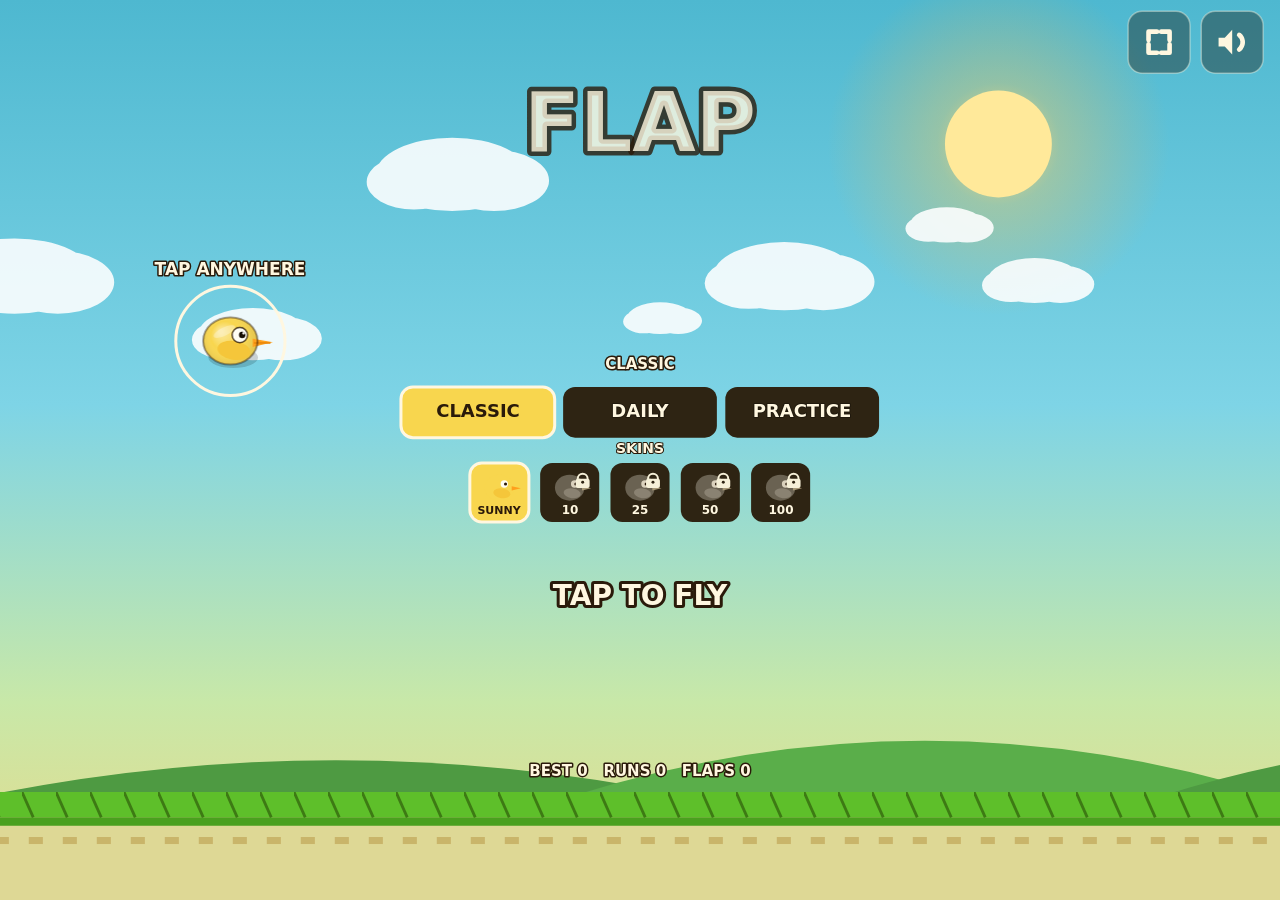
==== commit f8f221ba: "Full Game upgrade" ====
--- a/index.html
+++ b/index.html
@@ -81,7 +81,8 @@
       aria-roledescription="game"
     ></canvas>
     <p id="sr" class="sr" aria-live="polite">
-      FLAP. Choose Classic, Daily, or Practice. Tap, click, or press Space to fly.
+      FLAP. Choose Classic, Daily, or Practice. Tap, click, or press Space to
+      fly.
     </p>
     <button
       id="upd"
@@ -91,15 +92,6 @@
       aria-label="Update ready — tap to reload"
     >
       Update ready — tap to reload
-    </button>
-    <button
-      id="install"
-      class="install"
-      type="button"
-      hidden
-      aria-label="Install FLAP"
-    >
-      INSTALL
     </button>
     <div id="crash" class="crash" hidden role="alert">
       <p>Something went wrong.</p>
--- a/style.css
+++ b/style.css
@@ -56,10 +56,13 @@
   white-space: nowrap;
   border: 0;
 }
-.install,
 .reload,
 .upd {
-  font: 800 15px/1.2 system-ui, -apple-system, "Segoe UI", sans-serif;
+  font:
+    800 15px/1.2 system-ui,
+    -apple-system,
+    "Segoe UI",
+    sans-serif;
   color: #f6f0d8;
   background: #3a2a10;
   border: 0;
@@ -71,19 +74,11 @@
   letter-spacing: 0.04em;
   touch-action: manipulation;
 }
-.install:focus-visible,
 .reload:focus-visible,
 .upd:focus-visible {
   outline: 3px solid #f8d64e;
   outline-offset: 3px;
 }
-.install {
-  position: fixed;
-  left: 50%;
-  bottom: calc(18px + var(--sab));
-  transform: translateX(-50%);
-}
-.install[hidden],
 .upd[hidden],
 .crash[hidden] {
   display: none !important;
@@ -107,7 +102,11 @@
   gap: 16px;
   background: #70c5ce;
   color: #1a1208;
-  font: 700 18px/1.4 system-ui, -apple-system, "Segoe UI", sans-serif;
+  font:
+    700 18px/1.4 system-ui,
+    -apple-system,
+    "Segoe UI",
+    sans-serif;
   text-align: center;
   padding: 24px;
 }
@@ -120,7 +119,9 @@
   justify-content: center;
   background: #70c5ce;
   color: #1a1208;
-  font: 700 18px system-ui, sans-serif;
+  font:
+    700 18px system-ui,
+    sans-serif;
   padding: 24px;
   text-align: center;
 }
@@ -140,7 +141,6 @@
   body {
     background: #4a8f98;
   }
-  .install,
   .reload,
   .upd {
     background: #000;
--- a/style.css
+++ b/style.css
@@ -56,10 +56,13 @@
   white-space: nowrap;
   border: 0;
 }
-.install,
 .reload,
 .upd {
-  font: 800 15px/1.2 system-ui, -apple-system, "Segoe UI", sans-serif;
+  font:
+    800 15px/1.2 system-ui,
+    -apple-system,
+    "Segoe UI",
+    sans-serif;
   color: #f6f0d8;
   background: #3a2a10;
   border: 0;
@@ -71,19 +74,11 @@
   letter-spacing: 0.04em;
   touch-action: manipulation;
 }
-.install:focus-visible,
 .reload:focus-visible,
 .upd:focus-visible {
   outline: 3px solid #f8d64e;
   outline-offset: 3px;
 }
-.install {
-  position: fixed;
-  left: 50%;
-  bottom: calc(18px + var(--sab));
-  transform: translateX(-50%);
-}
-.install[hidden],
 .upd[hidden],
 .crash[hidden] {
   display: none !important;
@@ -107,7 +102,11 @@
   gap: 16px;
   background: #70c5ce;
   color: #1a1208;
-  font: 700 18px/1.4 system-ui, -apple-system, "Segoe UI", sans-serif;
+  font:
+    700 18px/1.4 system-ui,
+    -apple-system,
+    "Segoe UI",
+    sans-serif;
   text-align: center;
   padding: 24px;
 }
@@ -120,7 +119,9 @@
   justify-content: center;
   background: #70c5ce;
   color: #1a1208;
-  font: 700 18px system-ui, sans-serif;
+  font:
+    700 18px system-ui,
+    sans-serif;
   padding: 24px;
   text-align: center;
 }
@@ -140,7 +141,6 @@
   body {
     background: #4a8f98;
   }
-  .install,
   .reload,
   .upd {
     background: #000;
